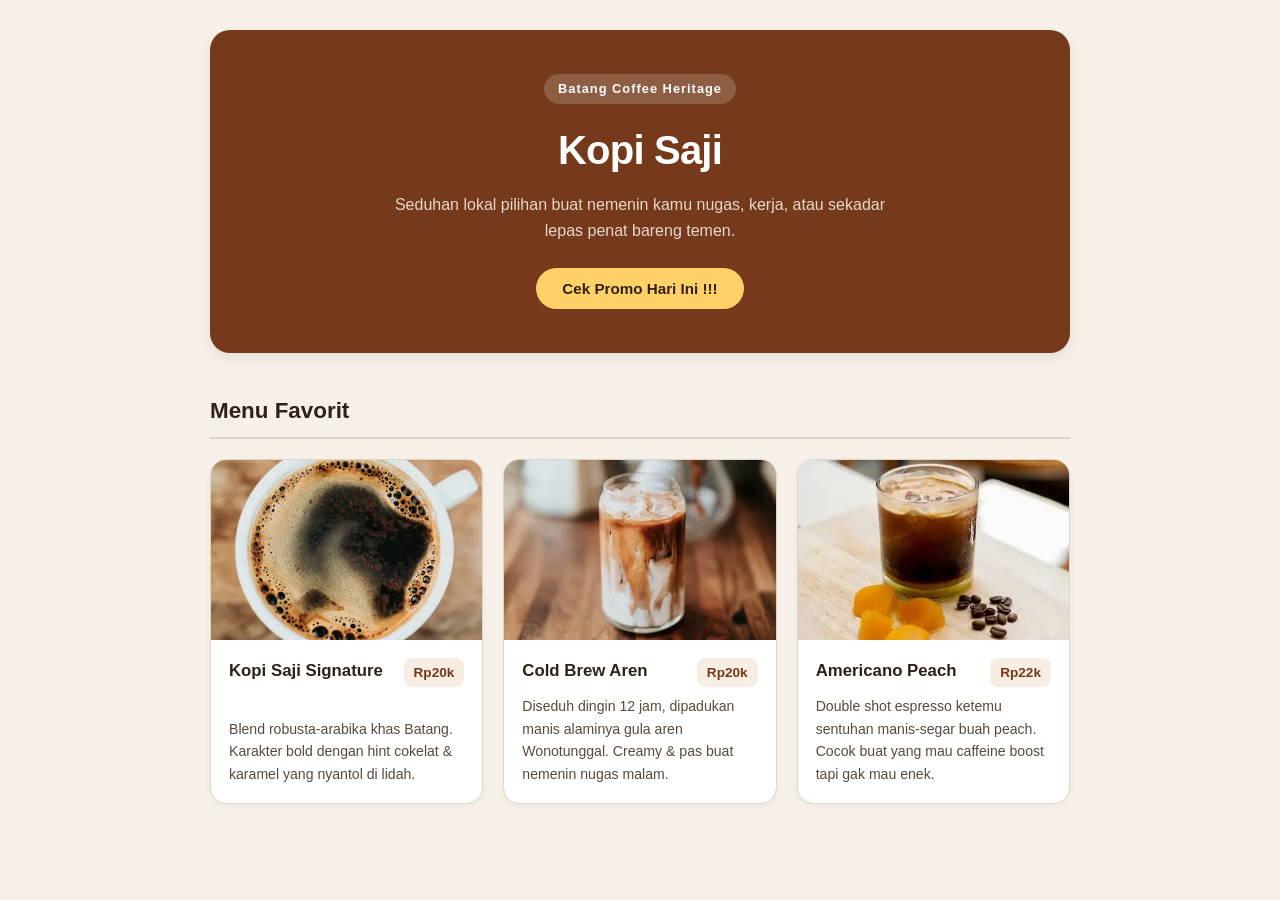
==== index.html @ 6a2b3541 "feat: tambah deskripsi produk, dan foto produk" ====
<!DOCTYPE html>
<html lang="id">
<head>
    <meta charset="UTF-8">
    <meta name="viewport" content="width=device-width, initial-scale=1.0">
    <title>Kopi Saji - Teman Nyantai & Nongkrong</title>
    <link rel="stylesheet" href="css/style.css"/>
</head>
<body>

    <main class="page">
        <section class="hero">
            <span class="eyebrow">Batang Coffee Heritage</span>
            <h1>Kopi Saji</h1>
            <p class="hero-desc">Seduhan lokal pilihan buat nemenin kamu nugas, kerja, atau sekadar lepas penat bareng temen.</p>
            <button id="promoButton" type="button">Cek Promo Hari Ini !!!</button>
        </section>

        <section class="section" aria-labelledby="produk-title">
            <h2 id="produk-title">Menu Favorit</h2>
            
            <div class="products">
                <article class="product-box">
                    <img src="kopi_signature.webp" alt="Kopi Saji Signature" class="product-img">
                    <div class="product-content">
                        <div class="product-header">
                            <h3>Kopi Saji Signature</h3>
                            <span class="price">Rp20k</span>
                        </div>
                        <p>Blend robusta-arabika khas Batang. Karakter bold dengan hint cokelat & karamel yang nyantol di lidah.</p>
                    </div>
                </article>

                <article class="product-box">
                    
                    <img src="cold_brew_aren.webp" alt="Cold Brew Aren" class="product-img">
                    <div class="product-content">
                        <div class="product-header">
                            <h3>Cold Brew Aren</h3>
                            <span class="price">Rp20k</span>
                        </div>
                        <p>Diseduh dingin 12 jam, dipadukan manis alaminya gula aren Wonotunggal. Creamy & pas buat nemenin nugas malam.</p>
                    </div>
                </article>

                <article class="product-box">
                    <img src="peach_coffee.webp" alt="Americano Peach" class="product-img">
                    <div class="product-content">
                        <div class="product-header">
                            <h3>Americano Peach</h3>
                            <span class="price">Rp22k</span>
                        </div>
                        <p>Double shot espresso ketemu sentuhan manis-segar buah peach. Cocok buat yang mau caffeine boost tapi gak mau enek.</p>
                    </div>
                </article>
            </div>
        </section>
    </main>

    <script src="js/script.js"></script>
</body>
</html>
---- css/style.css ----
* {
    box-sizing: border-box;
}

body {
    margin: 0;
    color: #2f2118;
    background-color: #f6f0e8;
    font-family: Arial, sans-serif;
    line-height: 1.6;
}

.page {
    max-width: 900px;
    margin: 0 auto;
    padding: 30px 20px;
}


.hero {
    padding: 44px 24px;
    color: #ffffff;
    background-color: #743a1b;
    border-radius: 20px;
    text-align: center;
    box-shadow: 0 4px 12px rgba(0, 0, 0, 0.08);
}

.eyebrow {
    display: inline-block;
    font-size: 0.8rem;
    font-weight: bold;
    letter-spacing: 0.08em;
    background-color: rgba(255, 255, 255, 0.18);
    padding: 5px 14px;
    border-radius: 20px;
    margin-bottom: 14px;
}

.hero h1 {
    margin: 0 0 10px 0;
    font-size: 2.5rem;
    letter-spacing: -0.02em;
}

.hero-desc {
    margin: 0 auto 24px auto;
    max-width: 520px;
    font-size: 1rem;
    color: #e8d7cd;
}

button {
    padding: 12px 26px;
    color: #2f2118;
    font-weight: bold;
    font-size: 0.95rem;
    cursor: pointer;
    background-color: #ffd166;
    border: none;
    border-radius: 30px;
    transition: background-color 0.2s, transform 0.1s;
}

button:hover {
    background-color: #f4c24d;
}

button:active {
    transform: scale(0.98);
}

.section {
    margin-top: 40px;
}

.section h2 {
    font-size: 1.4rem;
    margin-bottom: 20px;
    border-bottom: 2px solid #e0d4c4;
    padding-bottom: 8px;
}

.products {
    display: grid;
    grid-template-columns: repeat(auto-fit, minmax(250px, 1fr));
    gap: 20px;
}

.product-box {
    background: #ffffff;
    border: 1px solid #e0d4c4;
    border-radius: 16px;
    overflow: hidden; 
    display: flex;
    flex-direction: column;
    box-shadow: 0 2px 6px rgba(0, 0, 0, 0.04);
}


.product-img {
    width: 100%;
    height: 180px;
    object-fit: cover;
    display: block;
}

.product-content {
    padding: 18px;
    display: flex;
    flex-direction: column;
    justify-content: space-between;
    flex-grow: 1;
}

.product-header {
    display: flex;
    justify-content: space-between;
    align-items: flex-start;
    margin-bottom: 8px;
    gap: 10px;
}

.product-header h3 {
    margin: 0;
    font-size: 1.05rem;
}

.price {
    font-weight: bold;
    color: #743a1b;
    background-color: #f7ede2;
    padding: 4px 10px;
    border-radius: 8px;
    font-size: 0.85rem;
    white-space: nowrap;
}

.product-box p {
    margin: 0;
    font-size: 0.88rem;
    color: #5a483c;
}
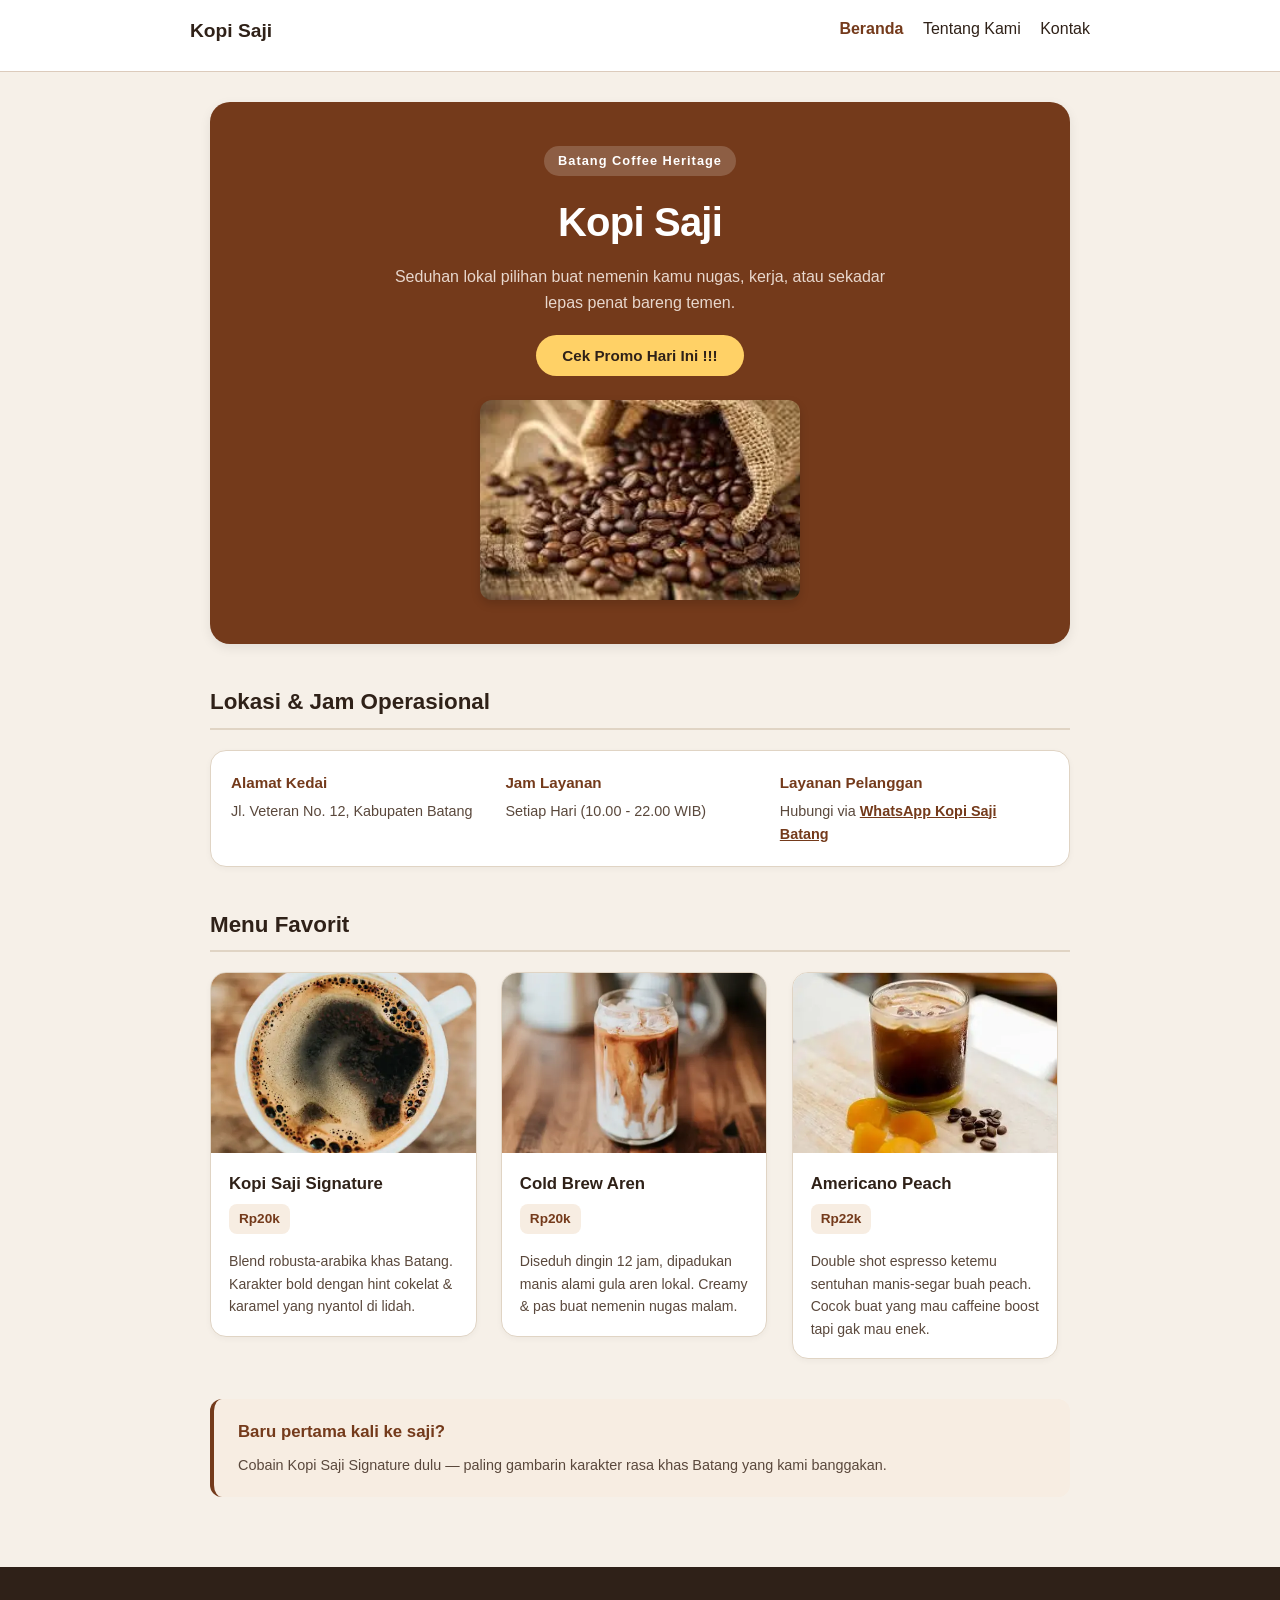
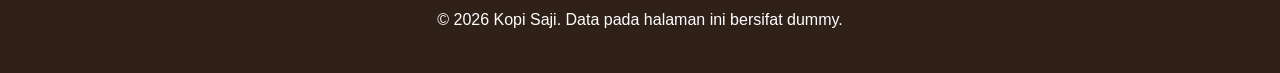
==== commit 8927a86b: "feat: menambahkan semantik html dan halaman navigasi" ====
--- a/index.html
+++ b/index.html
@@ -1,27 +1,62 @@
 <!DOCTYPE html>
 <html lang="id">
+
 <head>
     <meta charset="UTF-8">
     <meta name="viewport" content="width=device-width, initial-scale=1.0">
     <title>Kopi Saji - Teman Nyantai & Nongkrong</title>
-    <link rel="stylesheet" href="css/style.css"/>
+    <link rel="stylesheet" href="css/style.css" />
 </head>
+
 <body>
+    <a class="skip-link" href="#konten">Lewati ke konten utama</a>
+    <header class="site-header">
+        <nav class="nav" aria-label="Navigasi utama">
+            <a class="brand" href="index.html">Kopi Saji</a>
+            <ul>
+                <li><a class="active" aria-current="page" href="index.html">Beranda</a></li>
+                <li><a href="tentang.html">Tentang Kami</a></li>
+                <li><a href="#kontak">Kontak</a></li>
+            </ul>
+        </nav>
+    </header>
 
-    <main class="page">
+    <main id="konten" class="page">
+        <!-- Hero Section -->
         <section class="hero">
             <span class="eyebrow">Batang Coffee Heritage</span>
             <h1>Kopi Saji</h1>
             <p class="hero-desc">Seduhan lokal pilihan buat nemenin kamu nugas, kerja, atau sekadar lepas penat bareng temen.</p>
-            <button id="promoButton" type="button">Cek Promo Hari Ini !!!</button>
+            <div class="hero-action">
+                <button id="promoButton" type="button">Cek Promo Hari Ini !!!</button>
+            </div>
+            <img src="assets/images/beans_bag.webp" alt="Biji Kopi Saji" class="hero-img" />
+        </section>
+
+        <section id="kontak" class="section" aria-labelledby="kontak-title">
+            <h2 id="kontak-title">Lokasi & Jam Operasional</h2>
+            <div class="contact-card">
+                <div class="contact-item">
+                    <strong>Alamat Kedai</strong>
+                    <p>Jl. Veteran No. 12, Kabupaten Batang</p>
+                </div>
+                <div class="contact-item">
+                    <strong>Jam Layanan</strong>
+                    <p>Setiap Hari (10.00 - 22.00 WIB)</p>
+                </div>
+                <div class="contact-item">
+                    <strong>Layanan Pelanggan</strong>
+                    <p>Hubungi via <a href="https://wa.me/6281584666845" target="_blank" rel="noopener noreferrer">WhatsApp Kopi Saji Batang</a></p>
+                </div>
+            </div>
         </section>
 
         <section class="section" aria-labelledby="produk-title">
             <h2 id="produk-title">Menu Favorit</h2>
-            
+
             <div class="products">
                 <article class="product-box">
-                    <img src="kopi_signature.webp" alt="Kopi Saji Signature" class="product-img">
+                    <img src="assets/images/kopi_signature.webp" alt="Kopi Saji Signature" class="product-img">
                     <div class="product-content">
                         <div class="product-header">
                             <h3>Kopi Saji Signature</h3>
@@ -32,19 +67,18 @@
                 </article>
 
                 <article class="product-box">
-                    
-                    <img src="cold_brew_aren.webp" alt="Cold Brew Aren" class="product-img">
+                    <img src="assets/images/cold_brew_aren.webp" alt="Cold Brew Aren" class="product-img">
                     <div class="product-content">
                         <div class="product-header">
                             <h3>Cold Brew Aren</h3>
                             <span class="price">Rp20k</span>
                         </div>
-                        <p>Diseduh dingin 12 jam, dipadukan manis alaminya gula aren Wonotunggal. Creamy & pas buat nemenin nugas malam.</p>
+                        <p>Diseduh dingin 12 jam, dipadukan manis alami gula aren lokal. Creamy & pas buat nemenin nugas malam.</p>
                     </div>
                 </article>
 
                 <article class="product-box">
-                    <img src="peach_coffee.webp" alt="Americano Peach" class="product-img">
+                    <img src="assets/images/peach_coffee.webp" alt="Americano Peach" class="product-img">
                     <div class="product-content">
                         <div class="product-header">
                             <h3>Americano Peach</h3>
@@ -55,8 +89,18 @@
                 </article>
             </div>
         </section>
+
+        <aside class="aside-note" aria-labelledby="aside-title">
+            <h2 id="aside-title">Baru pertama kali ke saji?</h2>
+            <p>Cobain Kopi Saji Signature dulu — paling gambarin karakter rasa khas Batang yang kami banggakan.</p>
+        </aside>
     </main>
+
+    <footer class="site-footer">
+        <p>&copy; 2026 Kopi Saji. Data pada halaman ini bersifat dummy.</p>
+    </footer>
 
     <script src="js/script.js"></script>
 </body>
+
 </html>
--- a/css/style.css
+++ b/css/style.css
@@ -3,6 +3,7 @@
 }
 
 body {
+    
     margin: 0;
     color: #2f2118;
     background-color: #f6f0e8;
@@ -16,7 +17,59 @@
     padding: 30px 20px;
 }
 
-
+/* Header & Navigasi (Menggunakan Inline-Block & Text-Align) */
+.site-header {
+    padding: 16px 20px;
+    background: white;
+    border-bottom: 1px solid #dccbbc;
+}
+
+.nav {
+    max-width: 900px;
+    margin: 0 auto;
+}
+
+.brand {
+    display: inline-block;
+    color: #4b2715;
+    font-weight: 800;
+    font-size: 1.2rem;
+    text-decoration: none;
+    margin-bottom: 8px;
+}
+
+.nav ul {
+    padding: 0;
+    margin: 0;
+    list-style: none;
+    float: right;
+}
+
+.nav li {
+    display: inline-block;
+    margin-left: 15px;
+}
+
+.nav a {
+    color: #2f2118;
+    text-decoration: none;
+}
+
+/* State visual link aktif */
+.nav a.active,
+.nav a[aria-current="page"] {
+    font-weight: bold;
+    color: #743a1b;
+}
+
+/* Clearfix untuk Float Navigasi */
+.nav::after {
+    content: "";
+    display: table;
+    clear: both;
+}
+
+/* Hero Section */
 .hero {
     padding: 44px 24px;
     color: #ffffff;
@@ -44,10 +97,25 @@
 }
 
 .hero-desc {
-    margin: 0 auto 24px auto;
+    margin: 0 auto 20px auto;
     max-width: 520px;
     font-size: 1rem;
     color: #e8d7cd;
+}
+
+.hero-action {
+    margin-bottom: 24px;
+}
+
+.hero-img {
+    max-width: 320px;
+    width: 100%;
+    height: 200px;
+    object-fit: cover;
+    border-radius: 12px;
+    display: block;
+    margin: 0 auto;
+    box-shadow: 0 4px 10px rgba(0, 0, 0, 0.15);
 }
 
 button {
@@ -70,6 +138,7 @@
     transform: scale(0.98);
 }
 
+/* Sections */
 .section {
     margin-top: 40px;
 }
@@ -81,22 +150,70 @@
     padding-bottom: 8px;
 }
 
+/* Section Kontak Singkat (Tanpa Grid) */
+.contact-card {
+    background: #ffffff;
+    border: 1px solid #e0d4c4;
+    border-radius: 16px;
+    padding: 20px;
+    box-shadow: 0 2px 6px rgba(0, 0, 0, 0.04);
+}
+
+.contact-item {
+    display: inline-block;
+    vertical-align: top;
+    width: 31%;
+    margin-right: 2%;
+}
+
+.contact-item:last-child {
+    margin-right: 0;
+}
+
+.contact-item strong {
+    display: block;
+    color: #743a1b;
+    margin-bottom: 4px;
+    font-size: 0.95rem;
+}
+
+.contact-item p {
+    margin: 0;
+    font-size: 0.9rem;
+    color: #5a483c;
+}
+
+.contact-item a {
+    color: #743a1b;
+    font-weight: bold;
+    text-decoration: underline;
+}
+
+.contact-item a:hover {
+    color: #4b2715;
+}
+
+/* Products Layout (Tanpa Grid, Menggunakan Inline-Block) */
 .products {
-    display: grid;
-    grid-template-columns: repeat(auto-fit, minmax(250px, 1fr));
-    gap: 20px;
+    text-align: left;
 }
 
 .product-box {
     background: #ffffff;
     border: 1px solid #e0d4c4;
     border-radius: 16px;
-    overflow: hidden; 
-    display: flex;
-    flex-direction: column;
+    overflow: hidden;
+    display: inline-block;
+    vertical-align: top;
+    width: 31%;
+    margin-right: 2.3%;
+    margin-bottom: 20px;
     box-shadow: 0 2px 6px rgba(0, 0, 0, 0.04);
 }
 
+.product-box:nth-child(3n) {
+    margin-right: 0;
+}
 
 .product-img {
     width: 100%;
@@ -107,26 +224,19 @@
 
 .product-content {
     padding: 18px;
-    display: flex;
-    flex-direction: column;
-    justify-content: space-between;
-    flex-grow: 1;
 }
 
 .product-header {
-    display: flex;
-    justify-content: space-between;
-    align-items: flex-start;
     margin-bottom: 8px;
-    gap: 10px;
 }
 
 .product-header h3 {
-    margin: 0;
+    margin: 0 0 6px 0;
     font-size: 1.05rem;
 }
 
 .price {
+    display: inline-block;
     font-weight: bold;
     color: #743a1b;
     background-color: #f7ede2;
@@ -134,10 +244,147 @@
     border-radius: 8px;
     font-size: 0.85rem;
     white-space: nowrap;
+    margin-bottom: 8px;
 }
 
 .product-box p {
     margin: 0;
     font-size: 0.88rem;
     color: #5a483c;
+}
+
+/* Halaman Tentang Kami (Tanpa Grid) */
+.about-hero {
+    background: #ffffff;
+    border: 1px solid #e0d4c4;
+    border-radius: 20px;
+    padding: 40px 24px;
+    text-align: center;
+    box-shadow: 0 4px 12px rgba(0, 0, 0, 0.04);
+}
+
+.about-hero h1 {
+    margin: 10px 0 14px 0;
+    font-size: 2.2rem;
+    color: #4b2715;
+}
+
+.about-desc {
+    max-width: 620px;
+    margin: 0 auto 24px auto;
+    color: #5a483c;
+    font-size: 1.05rem;
+    line-height: 1.7;
+}
+
+.about-img-wrapper {
+    margin-top: 20px;
+}
+
+.about-img {
+    width: 100%;
+    max-width: 550px;
+    height: 280px;
+    object-fit: cover;
+    border-radius: 14px;
+    display: block;
+    margin: 0 auto;
+    box-shadow: 0 4px 10px rgba(0, 0, 0, 0.08);
+}
+
+/* Section Nilai Utama (Tanpa Grid) */
+.values-grid {
+    text-align: left;
+}
+
+.value-item {
+    background: #ffffff;
+    border: 1px solid #e0d4c4;
+    border-radius: 16px;
+    padding: 24px 20px;
+    display: inline-block;
+    vertical-align: top;
+    width: 31%;
+    margin-right: 2.3%;
+    box-shadow: 0 2px 6px rgba(0, 0, 0, 0.04);
+}
+
+.value-item:last-child {
+    margin-right: 0;
+}
+
+.value-number {
+    display: inline-block;
+    font-size: 0.85rem;
+    font-weight: bold;
+    color: #743a1b;
+    background-color: #f7ede2;
+    padding: 3px 10px;
+    border-radius: 6px;
+    margin-bottom: 12px;
+}
+
+.value-item h3 {
+    margin: 0 0 8px 0;
+    font-size: 1.1rem;
+    color: #2f2118;
+}
+
+.value-item p {
+    margin: 0;
+    font-size: 0.9rem;
+    color: #5a483c;
+    line-height: 1.5;
+}
+
+/* Accessibility & Footer */
+.skip-link {
+    position: absolute;
+    left: -9999px;
+    padding: 8px 12px;
+    color: white;
+    background: #2f2118;
+}
+
+.skip-link:focus {
+    top: 8px;
+    left: 8px;
+}
+
+a:focus-visible,
+button:focus-visible {
+    outline: 3px solid #2563eb;
+    outline-offset: 3px;
+}
+
+.site-footer {
+    padding: 24px 20px;
+    color: white;
+    text-align: center;
+    background: #2f2118;
+    margin-top: 40px;
+}
+
+/* Aside */
+.aside-note {
+    margin-top: 20px;
+    background: #f7ede2;
+    border-left: 4px solid #743a1b;
+    border-radius: 12px;
+    padding: 20px 24px;
+}
+
+.aside-note h2 {
+    margin: 0 0 8px 0;
+    font-size: 1.05rem;
+    color: #743a1b;
+    border-bottom: none;
+    padding-bottom: 0;
+}
+
+.aside-note p {
+    margin: 0;
+    font-size: 0.9rem;
+    color: #5a483c;
+    line-height: 1.6;
 }
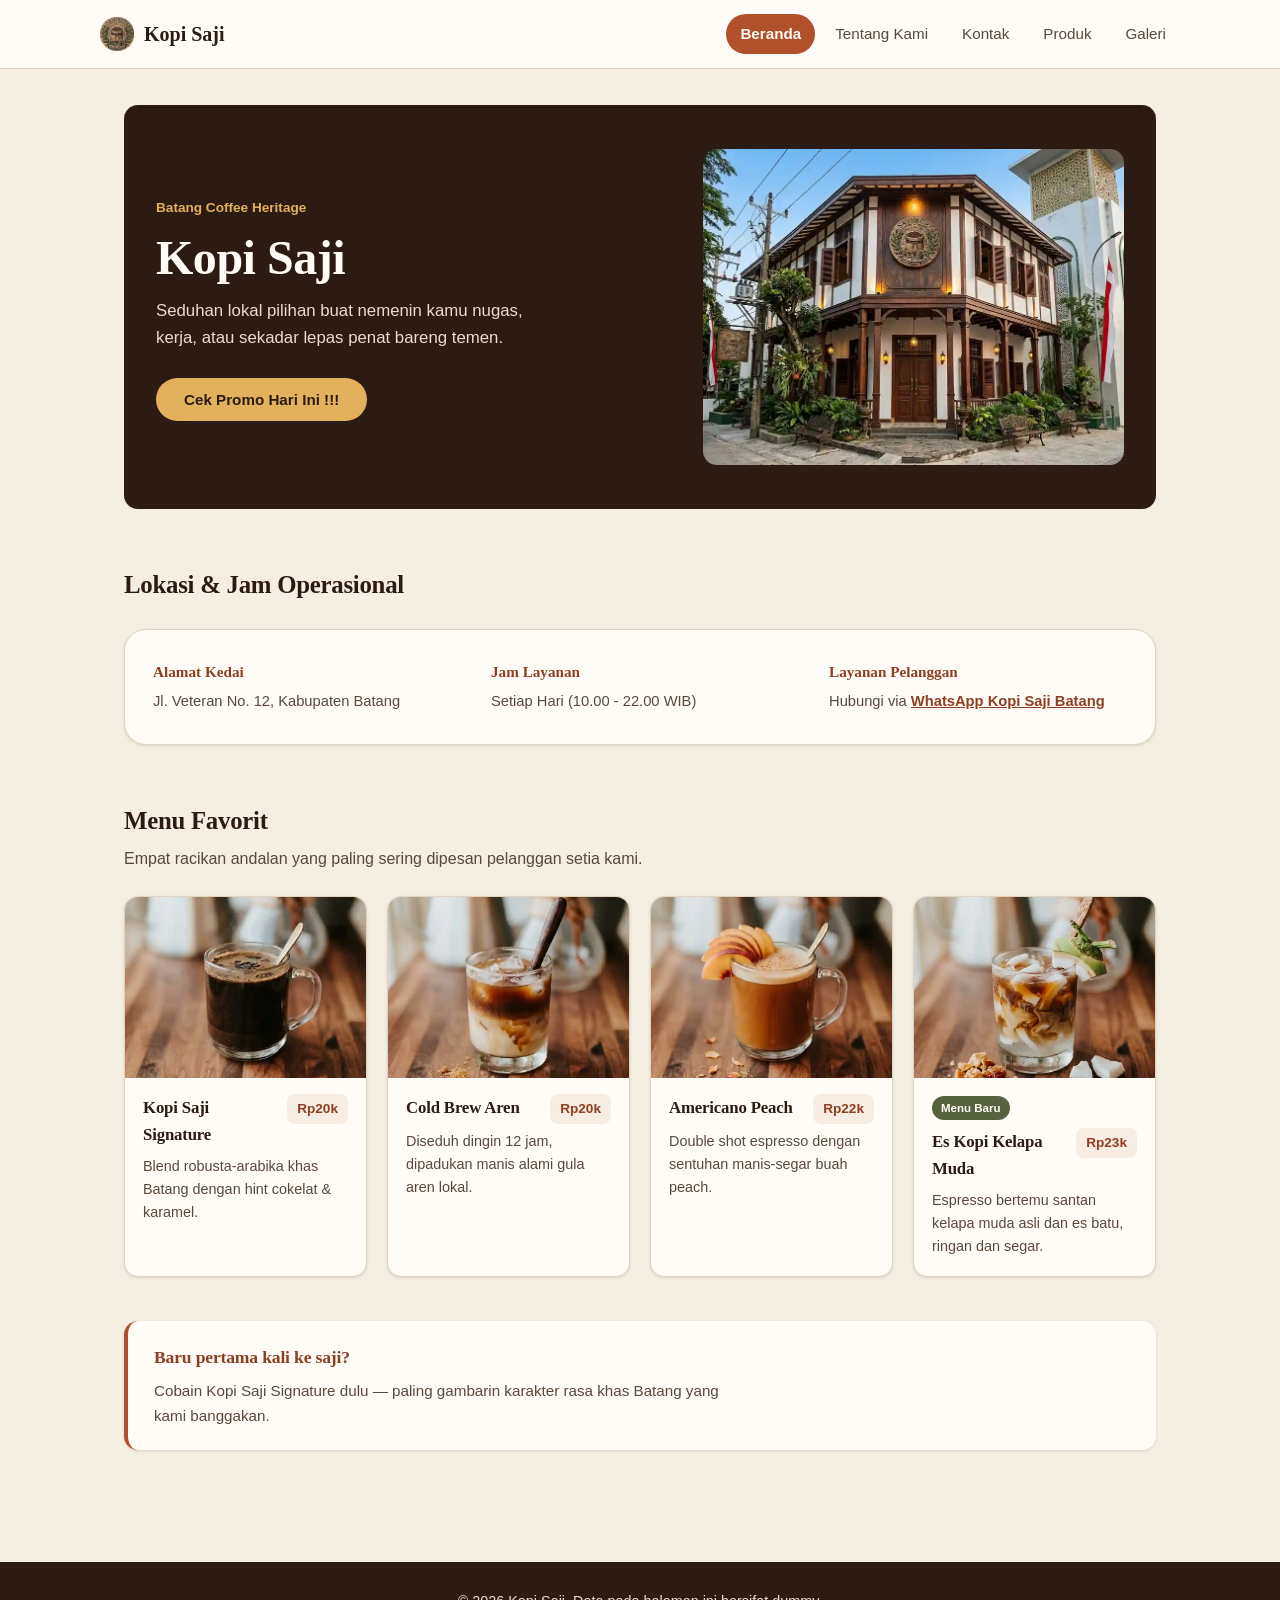
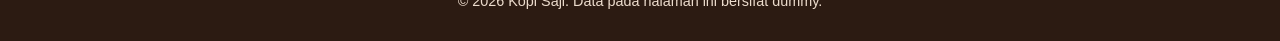
==== commit 30e8d6aa: "feat p03: Penambahan navigasi galeri, produk, pembenahan layout dan media" ====
--- a/index.html
+++ b/index.html
@@ -12,11 +12,16 @@
     <a class="skip-link" href="#konten">Lewati ke konten utama</a>
     <header class="site-header">
         <nav class="nav" aria-label="Navigasi utama">
-            <a class="brand" href="index.html">Kopi Saji</a>
-            <ul>
+            <a class="brand" href="index.html">
+                <img class="brand-mark" src="assets/images/logo_saji.webp" alt="logo kopi saji" width="34" height="34">
+                Kopi Saji
+            </a>
+            <ul class="nav-list">
                 <li><a class="active" aria-current="page" href="index.html">Beranda</a></li>
                 <li><a href="tentang.html">Tentang Kami</a></li>
-                <li><a href="#kontak">Kontak</a></li>
+                <li><a href="index.html#kontak">Kontak</a></li>
+                <li><a href="produk.html">Produk</a></li>
+                <li><a href="galeri.html">Galeri</a></li>
             </ul>
         </nav>
     </header>
@@ -24,17 +29,22 @@
     <main id="konten" class="page">
         <!-- Hero Section -->
         <section class="hero">
-            <span class="eyebrow">Batang Coffee Heritage</span>
-            <h1>Kopi Saji</h1>
-            <p class="hero-desc">Seduhan lokal pilihan buat nemenin kamu nugas, kerja, atau sekadar lepas penat bareng temen.</p>
-            <div class="hero-action">
-                <button id="promoButton" type="button">Cek Promo Hari Ini !!!</button>
+            <div class="hero-copy">
+                <span class="eyebrow">Batang Coffee Heritage</span>
+                <h1>Kopi Saji</h1>
+                <p class="hero-desc">Seduhan lokal pilihan buat nemenin kamu nugas, kerja, atau sekadar lepas penat
+                    bareng temen.</p>
+                <div class="hero-action">
+                    <button id="promoButton" type="button" aria-pressed="false">Cek Promo Hari Ini !!!</button>
+                </div>
             </div>
-            <img src="assets/images/beans_bag.webp" alt="Biji Kopi Saji" class="hero-img" />
+            <img src="assets/images/tampak_depan_saji.webp" alt="Tampak depan kedai Kopi Saji" class="hero-img" />
         </section>
 
         <section id="kontak" class="section" aria-labelledby="kontak-title">
-            <h2 id="kontak-title">Lokasi & Jam Operasional</h2>
+            <div class="section-head">
+                <h2 id="kontak-title">Lokasi & Jam Operasional</h2>
+            </div>
             <div class="contact-card">
                 <div class="contact-item">
                     <strong>Alamat Kedai</strong>
@@ -46,47 +56,67 @@
                 </div>
                 <div class="contact-item">
                     <strong>Layanan Pelanggan</strong>
-                    <p>Hubungi via <a href="https://wa.me/6281584666845" target="_blank" rel="noopener noreferrer">WhatsApp Kopi Saji Batang</a></p>
+                    <p>Hubungi via <a href="https://wa.me/6281584666845" target="_blank"
+                            rel="noopener noreferrer">WhatsApp Kopi Saji Batang</a></p>
                 </div>
             </div>
         </section>
 
         <section class="section" aria-labelledby="produk-title">
-            <h2 id="produk-title">Menu Favorit</h2>
+            <div class="section-head">
+                <h2 id="produk-title">Menu Favorit</h2>
+                <p>Empat racikan andalan yang paling sering dipesan pelanggan setia kami.</p>
+            </div>
 
             <div class="products">
-                <article class="product-box">
-                    <img src="assets/images/kopi_signature.webp" alt="Kopi Saji Signature" class="product-img">
-                    <div class="product-content">
+                <figure class="product-card">
+                    <img src="assets/images/kopi_signature.webp" alt="Kopi Saji Signature disajikan dalam gelas"
+                        class="product-img">
+                    <figcaption>
                         <div class="product-header">
                             <h3>Kopi Saji Signature</h3>
                             <span class="price">Rp20k</span>
                         </div>
-                        <p>Blend robusta-arabika khas Batang. Karakter bold dengan hint cokelat & karamel yang nyantol di lidah.</p>
-                    </div>
-                </article>
+                        <p>Blend robusta-arabika khas Batang dengan hint cokelat & karamel.</p>
+                    </figcaption>
+                </figure>
 
-                <article class="product-box">
-                    <img src="assets/images/cold_brew_aren.webp" alt="Cold Brew Aren" class="product-img">
-                    <div class="product-content">
+                <figure class="product-card">
+                    <img src="assets/images/cold_brew_aren.webp" alt="Cold Brew Aren dengan es dalam gelas"
+                        class="product-img">
+                    <figcaption>
                         <div class="product-header">
                             <h3>Cold Brew Aren</h3>
                             <span class="price">Rp20k</span>
                         </div>
-                        <p>Diseduh dingin 12 jam, dipadukan manis alami gula aren lokal. Creamy & pas buat nemenin nugas malam.</p>
-                    </div>
-                </article>
+                        <p>Diseduh dingin 12 jam, dipadukan manis alami gula aren lokal.</p>
+                    </figcaption>
+                </figure>
 
-                <article class="product-box">
-                    <img src="assets/images/peach_coffee.webp" alt="Americano Peach" class="product-img">
-                    <div class="product-content">
+                <figure class="product-card">
+                    <img src="assets/images/peach_coffee.webp" alt="Americano Peach dengan potongan buah peach"
+                        class="product-img">
+                    <figcaption>
                         <div class="product-header">
                             <h3>Americano Peach</h3>
                             <span class="price">Rp22k</span>
                         </div>
-                        <p>Double shot espresso ketemu sentuhan manis-segar buah peach. Cocok buat yang mau caffeine boost tapi gak mau enek.</p>
-                    </div>
-                </article>
+                        <p>Double shot espresso dengan sentuhan manis-segar buah peach.</p>
+                    </figcaption>
+                </figure>
+
+                <figure class="product-card">
+                    <img src="assets/images/es_kopi_kelapa.webp"
+                        alt="Es Kopi Kelapa Muda dengan serutan kelapa di atasnya" class="product-img">
+                    <figcaption>
+                        <span class="new-badge">Menu Baru</span>
+                        <div class="product-header">
+                            <h3>Es Kopi Kelapa Muda</h3>
+                            <span class="price">Rp23k</span>
+                        </div>
+                        <p>Espresso bertemu santan kelapa muda asli dan es batu, ringan dan segar.</p>
+                    </figcaption>
+                </figure>
             </div>
         </section>
 
--- a/css/style.css
+++ b/css/style.css
@@ -1,349 +1,629 @@
+:root {
+    --ink: #2c1b12;
+    --ink-soft: #5a483c;
+    --cream: #f4eee3;
+    --paper: #fffcf7;
+    --line: #e2d3be;
+    --table-border: #b99b72;
+    --rust: #b1502a;
+    --rust-dark: #8f3f20;
+    --gold: #c98a2b;
+    --gold-light: #e3b15c;
+    --moss: #57623e;
+
+    --font-display: "Iowan Old Style", "Palatino Linotype", Georgia, "Times New Roman", serif;
+    --font-body: "Segoe UI", "Helvetica Neue", Arial, sans-serif;
+
+    --radius-lg: 22px;
+    --radius-md: 14px;
+    --radius-sm: 8px;
+    --shadow-card: 0 1px 3px rgba(44, 27, 18, 0.12);
+    --content-w: 1080px;
+}
+
 * {
     box-sizing: border-box;
 }
 
+html {
+    scroll-behavior: smooth;
+}
+
+@media (prefers-reduced-motion: reduce) {
+    html {
+        scroll-behavior: auto;
+    }
+
+    * {
+        animation-duration: 0.01ms !important;
+        transition-duration: 0.01ms !important;
+    }
+}
+
 body {
-    
-    margin: 0;
-    color: #2f2118;
-    background-color: #f6f0e8;
-    font-family: Arial, sans-serif;
+    margin: 0;
+    color: var(--ink);
+    background-color: var(--cream);
+    font-family: var(--font-body);
     line-height: 1.6;
 }
 
+h1,
+h2,
+h3 {
+    font-family: var(--font-display);
+    color: var(--ink);
+    letter-spacing: -0.01em;
+}
+
+p {
+    max-width: 68ch;
+}
+
+a {
+    color: var(--rust-dark);
+}
+
+img {
+    max-width: 100%;
+    height: auto;
+    display: block;
+}
+
 .page {
-    max-width: 900px;
+    max-width: var(--content-w);
     margin: 0 auto;
-    padding: 30px 20px;
-}
-
-/* Header & Navigasi (Menggunakan Inline-Block & Text-Align) */
+    padding: 36px 24px 64px;
+}
+
+/* Header & navigasi */
+#kontak {
+    scroll-margin-top: 90px;
+}
+
 .site-header {
-    padding: 16px 20px;
-    background: white;
-    border-bottom: 1px solid #dccbbc;
+    padding: 14px 24px;
+    background: var(--paper);
+    border-bottom: 1px solid var(--line);
+    position: sticky;
+    top: 0;
+    z-index: 20;
 }
 
 .nav {
-    max-width: 900px;
+    max-width: var(--content-w);
     margin: 0 auto;
+    display: flex;
+    align-items: center;
+    justify-content: space-between;
+    gap: 16px;
+    flex-wrap: wrap;
 }
 
 .brand {
+    display: inline-flex;
+    align-items: center;
+    gap: 10px;
+    color: var(--ink);
+    font-family: var(--font-display);
+    font-weight: 700;
+    font-size: 1.25rem;
+    text-decoration: none;
+}
+
+.brand-mark {
+    width: 34px;
+    height: 34px;
+    flex-shrink: 0;
+}
+
+.nav-toggle {
+    display: none;
+}
+
+.nav-list {
+    display: flex;
+    padding: 0;
+    margin: 0;
+    list-style: none;
+    gap: 6px;
+    flex-wrap: wrap;
+}
+
+.nav-list a {
     display: inline-block;
-    color: #4b2715;
-    font-weight: 800;
-    font-size: 1.2rem;
+    padding: 8px 14px;
+    border-radius: 999px;
+    color: var(--ink-soft);
     text-decoration: none;
-    margin-bottom: 8px;
-}
-
-.nav ul {
-    padding: 0;
-    margin: 0;
-    list-style: none;
-    float: right;
-}
-
-.nav li {
-    display: inline-block;
-    margin-left: 15px;
-}
-
-.nav a {
-    color: #2f2118;
-    text-decoration: none;
-}
-
-/* State visual link aktif */
-.nav a.active,
-.nav a[aria-current="page"] {
-    font-weight: bold;
-    color: #743a1b;
-}
-
-/* Clearfix untuk Float Navigasi */
-.nav::after {
-    content: "";
-    display: table;
-    clear: both;
-}
-
-/* Hero Section */
+    font-size: 0.95rem;
+}
+
+.nav-list a:hover {
+    background: var(--cream);
+    color: var(--ink);
+}
+
+.nav-list a.active,
+.nav-list a[aria-current="page"] {
+    font-weight: 700;
+    color: var(--paper);
+    background: var(--rust);
+}
+
+@media (max-width: 640px) {
+    .nav-list {
+        width: 100%;
+        justify-content: flex-start;
+        gap: 4px;
+    }
+
+    .nav-list a {
+        padding: 8px 10px;
+        font-size: 0.88rem;
+    }
+}
+
+/*Hero*/
 .hero {
-    padding: 44px 24px;
-    color: #ffffff;
-    background-color: #743a1b;
-    border-radius: 20px;
-    text-align: center;
-    box-shadow: 0 4px 12px rgba(0, 0, 0, 0.08);
+    padding: 44px 32px;
+    color: var(--paper);
+    background: var(--ink);
+    border-radius: var(--radius-md);
+    display: grid;
+    grid-template-columns: 1.1fr 0.9fr;
+    align-items: center;
+    gap: 32px;
 }
 
 .eyebrow {
     display: inline-block;
-    font-size: 0.8rem;
-    font-weight: bold;
-    letter-spacing: 0.08em;
-    background-color: rgba(255, 255, 255, 0.18);
-    padding: 5px 14px;
-    border-radius: 20px;
+    font-size: 0.85rem;
+    font-weight: 600;
+    color: var(--gold-light);
     margin-bottom: 14px;
 }
 
 .hero h1 {
-    margin: 0 0 10px 0;
-    font-size: 2.5rem;
-    letter-spacing: -0.02em;
+    margin: 0 0 14px 0;
+    color: var(--paper);
+    font-size: clamp(2.1rem, 4vw, 3rem);
+    line-height: 1.08;
 }
 
 .hero-desc {
-    margin: 0 auto 20px auto;
-    max-width: 520px;
-    font-size: 1rem;
-    color: #e8d7cd;
+    margin: 0 0 26px 0;
+    max-width: 42ch;
+    font-size: 1.05rem;
+    color: #ecdccd;
 }
 
 .hero-action {
+    margin: 0;
+}
+
+button,
+.btn {
+    padding: 13px 28px;
+    color: var(--ink);
+    font-weight: 700;
+    font-size: 0.95rem;
+    font-family: var(--font-body);
+    cursor: pointer;
+    background-color: var(--gold-light);
+    border: none;
+    border-radius: 999px;
+    transition: background-color 0.2s, transform 0.1s;
+}
+
+button:hover,
+.btn:hover {
+    background-color: var(--gold);
+}
+
+button:active,
+.btn:active {
+    transform: scale(0.98);
+}
+
+.hero-img {
+    width: 100%;
+    aspect-ratio: 4 / 3;
+    object-fit: cover;
+    border-radius: var(--radius-md);
+}
+
+@media (max-width: 720px) {
+    .hero {
+        grid-template-columns: 1fr;
+        padding: 40px 22px;
+        text-align: left;
+    }
+}
+
+/*Section*/
+.section {
+    margin-top: 56px;
+}
+
+.section-head {
     margin-bottom: 24px;
-}
-
-.hero-img {
-    max-width: 320px;
-    width: 100%;
-    height: 200px;
-    object-fit: cover;
-    border-radius: 12px;
-    display: block;
-    margin: 0 auto;
-    box-shadow: 0 4px 10px rgba(0, 0, 0, 0.15);
-}
-
-button {
-    padding: 12px 26px;
-    color: #2f2118;
-    font-weight: bold;
-    font-size: 0.95rem;
-    cursor: pointer;
-    background-color: #ffd166;
-    border: none;
-    border-radius: 30px;
-    transition: background-color 0.2s, transform 0.1s;
-}
-
-button:hover {
-    background-color: #f4c24d;
-}
-
-button:active {
-    transform: scale(0.98);
-}
-
-/* Sections */
-.section {
-    margin-top: 40px;
-}
-
-.section h2 {
-    font-size: 1.4rem;
-    margin-bottom: 20px;
-    border-bottom: 2px solid #e0d4c4;
-    padding-bottom: 8px;
-}
-
-/* Section Kontak Singkat (Tanpa Grid) */
+    max-width: 62ch;
+}
+
+.section-head h2 {
+    font-size: 1.55rem;
+    margin: 0 0 6px 0;
+}
+
+.section-head p {
+    margin: 0;
+    color: var(--ink-soft);
+}
+
+/*Kontak*/
 .contact-card {
-    background: #ffffff;
-    border: 1px solid #e0d4c4;
-    border-radius: 16px;
-    padding: 20px;
-    box-shadow: 0 2px 6px rgba(0, 0, 0, 0.04);
+    background: var(--paper);
+    border: 1px solid var(--line);
+    border-radius: var(--radius-lg);
+    padding: 8px;
+    box-shadow: var(--shadow-card);
+    display: grid;
+    grid-template-columns: repeat(3, 1fr);
 }
 
 .contact-item {
-    display: inline-block;
-    vertical-align: top;
-    width: 31%;
-    margin-right: 2%;
-}
-
-.contact-item:last-child {
-    margin-right: 0;
+    padding: 22px 20px;
 }
 
 .contact-item strong {
     display: block;
-    color: #743a1b;
-    margin-bottom: 4px;
+    color: var(--rust-dark);
+    margin-bottom: 6px;
     font-size: 0.95rem;
+    font-family: var(--font-display);
 }
 
 .contact-item p {
     margin: 0;
-    font-size: 0.9rem;
-    color: #5a483c;
+    font-size: 0.92rem;
+    color: var(--ink-soft);
 }
 
 .contact-item a {
-    color: #743a1b;
-    font-weight: bold;
+    color: var(--rust-dark);
+    font-weight: 700;
     text-decoration: underline;
 }
 
 .contact-item a:hover {
-    color: #4b2715;
-}
-
-/* Products Layout (Tanpa Grid, Menggunakan Inline-Block) */
+    color: var(--ink);
+}
+
+@media (max-width: 700px) {
+    .contact-card {
+        grid-template-columns: 1fr;
+    }
+}
+
+/*Product cards*/
 .products {
-    text-align: left;
-}
-
-.product-box {
-    background: #ffffff;
-    border: 1px solid #e0d4c4;
-    border-radius: 16px;
+    display: grid;
+    grid-template-columns: repeat(auto-fit, minmax(220px, 1fr));
+    gap: 20px;
+}
+
+.product-card {
+    background: var(--paper);
+    border: 1px solid var(--line);
+    border-radius: var(--radius-md);
     overflow: hidden;
-    display: inline-block;
-    vertical-align: top;
-    width: 31%;
-    margin-right: 2.3%;
-    margin-bottom: 20px;
-    box-shadow: 0 2px 6px rgba(0, 0, 0, 0.04);
-}
-
-.product-box:nth-child(3n) {
-    margin-right: 0;
-}
-
-.product-img {
+    box-shadow: var(--shadow-card);
+    margin: 0;
+}
+
+.product-card img {
     width: 100%;
-    height: 180px;
+    aspect-ratio: 4 / 3;
     object-fit: cover;
-    display: block;
-}
-
-.product-content {
-    padding: 18px;
+}
+
+.product-card figcaption {
+    padding: 16px 18px 18px;
 }
 
 .product-header {
-    margin-bottom: 8px;
+    display: flex;
+    align-items: baseline;
+    justify-content: space-between;
+    gap: 8px;
+    margin-bottom: 6px;
 }
 
 .product-header h3 {
-    margin: 0 0 6px 0;
+    margin: 0;
     font-size: 1.05rem;
 }
 
 .price {
-    display: inline-block;
-    font-weight: bold;
-    color: #743a1b;
+    flex-shrink: 0;
+    font-weight: 700;
+    font-family: var(--font-body);
+    color: var(--rust-dark);
     background-color: #f7ede2;
     padding: 4px 10px;
-    border-radius: 8px;
+    border-radius: var(--radius-sm);
     font-size: 0.85rem;
     white-space: nowrap;
+}
+
+.product-card p {
+    margin: 0;
+    font-size: 0.9rem;
+    color: var(--ink-soft);
+}
+
+.new-badge {
+    display: inline-block;
+    font-size: 0.72rem;
+    font-weight: 700;
+    color: var(--paper);
+    background: var(--moss);
+    padding: 3px 9px;
+    border-radius: 999px;
     margin-bottom: 8px;
 }
 
-.product-box p {
-    margin: 0;
-    font-size: 0.88rem;
-    color: #5a483c;
-}
-
-/* Halaman Tentang Kami (Tanpa Grid) */
+/*Aside*/
+.aside-note {
+    margin-top: 44px;
+    background: var(--paper);
+    border-left: 4px solid var(--rust);
+    border-radius: var(--radius-md);
+    padding: 22px 26px;
+    box-shadow: var(--shadow-card);
+}
+
+.aside-note h2 {
+    margin: 0 0 8px 0;
+    font-size: 1.1rem;
+    color: var(--rust-dark);
+}
+
+.aside-note p {
+    margin: 0;
+    font-size: 0.95rem;
+    color: var(--ink-soft);
+}
+
+/*Hero card (Tentang / Produk / Galeri)*/
 .about-hero {
-    background: #ffffff;
-    border: 1px solid #e0d4c4;
-    border-radius: 20px;
-    padding: 40px 24px;
-    text-align: center;
-    box-shadow: 0 4px 12px rgba(0, 0, 0, 0.04);
+    background: var(--ink);
+    border: 1px solid var(--line);
+    border-radius: var(--radius-md);
+    padding: 40px 28px;
+    display: grid;
+    grid-template-columns: 1fr 1fr;
+    gap: 32px;
+    align-items: center;
+    box-shadow: var(--shadow-card);
+}
+
+.about-hero .eyebrow {
+    color: var(--gold-light);
 }
 
 .about-hero h1 {
-    margin: 10px 0 14px 0;
-    font-size: 2.2rem;
-    color: #4b2715;
+    margin: 0 0 14px 0;
+    font-size: clamp(1.9rem, 3.4vw, 2.4rem);
+    color: var(--paper);
 }
 
 .about-desc {
-    max-width: 620px;
-    margin: 0 auto 24px auto;
-    color: #5a483c;
-    font-size: 1.05rem;
-    line-height: 1.7;
-}
-
-.about-img-wrapper {
-    margin-top: 20px;
+    margin: 0;
+    color: #ecdccd;
+    font-size: 1.02rem;
+    line-height: 1.75;
 }
 
 .about-img {
     width: 100%;
-    max-width: 550px;
-    height: 280px;
+    aspect-ratio: 4 / 3;
     object-fit: cover;
-    border-radius: 14px;
-    display: block;
-    margin: 0 auto;
-    box-shadow: 0 4px 10px rgba(0, 0, 0, 0.08);
-}
-
-/* Section Nilai Utama (Tanpa Grid) */
+    border-radius: var(--radius-md);
+}
+
+@media (max-width: 720px) {
+    .about-hero {
+        grid-template-columns: 1fr;
+        padding: 32px 22px;
+    }
+}
+
 .values-grid {
-    text-align: left;
+    display: grid;
+    grid-template-columns: repeat(auto-fit, minmax(230px, 1fr));
+    gap: 20px;
 }
 
 .value-item {
-    background: #ffffff;
-    border: 1px solid #e0d4c4;
-    border-radius: 16px;
-    padding: 24px 20px;
-    display: inline-block;
-    vertical-align: top;
-    width: 31%;
-    margin-right: 2.3%;
-    box-shadow: 0 2px 6px rgba(0, 0, 0, 0.04);
-}
-
-.value-item:last-child {
-    margin-right: 0;
-}
-
-.value-number {
-    display: inline-block;
-    font-size: 0.85rem;
-    font-weight: bold;
-    color: #743a1b;
-    background-color: #f7ede2;
-    padding: 3px 10px;
-    border-radius: 6px;
-    margin-bottom: 12px;
+    background: var(--paper);
+    border: 1px solid var(--line);
+    border-radius: var(--radius-md);
+    padding: 26px 22px;
+    box-shadow: var(--shadow-card);
+}
+
+.value-icon {
+    width: 40px;
+    height: 40px;
+    color: var(--rust);
+    margin-bottom: 14px;
 }
 
 .value-item h3 {
     margin: 0 0 8px 0;
-    font-size: 1.1rem;
-    color: #2f2118;
+    font-size: 1.08rem;
 }
 
 .value-item p {
     margin: 0;
-    font-size: 0.9rem;
-    color: #5a483c;
-    line-height: 1.5;
-}
-
-/* Accessibility & Footer */
+    font-size: 0.92rem;
+    color: var(--ink-soft);
+    line-height: 1.55;
+}
+
+/*Produk — kategori & tabel*/
+.intro-lede {
+    font-size: 1.05rem;
+    color: var(--ink-soft);
+    max-width: 62ch;
+}
+
+.category-list {
+    display: grid;
+    grid-template-columns: repeat(auto-fit, minmax(200px, 1fr));
+    gap: 14px;
+    padding: 0;
+    margin: 0 0 8px 0;
+    list-style: none;
+}
+
+.category-list li {
+    background: var(--paper);
+    border: 1px solid var(--line);
+    border-radius: var(--radius-sm);
+    padding: 14px 16px;
+    font-size: 0.92rem;
+    color: var(--ink-soft);
+}
+
+.price-table-wrap {
+    background: var(--paper);
+    border: 1px solid var(--table-border);
+    border-radius: var(--radius-md);
+    overflow: hidden;
+    overflow-x: auto;
+}
+
+table {
+    width: 100%;
+    border-collapse: collapse;
+    min-width: 480px;
+}
+
+caption {
+    text-align: left;
+    font-weight: 700;
+    padding: 16px 18px 4px;
+    font-family: var(--font-display);
+    color: var(--ink);
+}
+
+thead th {
+    text-align: left;
+    font-size: 0.82rem;
+    letter-spacing: 0.02em;
+    color: var(--paper);
+    background: var(--rust-dark);
+    padding: 12px 18px;
+    border-bottom: 2px solid var(--ink);
+}
+
+tbody th,
+tbody td {
+    padding: 12px 18px;
+    border-bottom: 1px solid var(--table-border);
+    font-size: 0.94rem;
+}
+
+tbody th {
+    text-align: left;
+    font-weight: 600;
+    color: var(--ink);
+}
+
+tbody td.price-cell {
+    color: var(--rust-dark);
+    font-weight: 700;
+    white-space: nowrap;
+}
+
+tbody tr:nth-child(even) {
+    background: var(--cream);
+}
+
+tbody tr:last-child th,
+tbody tr:last-child td {
+    border-bottom: none;
+}
+
+/*Galeri*/
+.gallery-grid {
+    display: grid;
+    grid-template-columns: repeat(auto-fit, minmax(240px, 1fr));
+    gap: 20px;
+}
+
+.media-card {
+    margin: 0;
+    background: var(--paper);
+    border: 1px solid var(--line);
+    border-radius: var(--radius-md);
+    overflow: hidden;
+    box-shadow: var(--shadow-card);
+}
+
+.media-card img {
+    width: 100%;
+    aspect-ratio: 4 / 3;
+    object-fit: cover;
+}
+
+.media-card figcaption {
+    padding: 14px 16px;
+    font-size: 0.88rem;
+    color: var(--ink-soft);
+}
+
+.video-wrap {
+    background: var(--paper);
+    border: 1px solid var(--line);
+    border-radius: var(--radius-md);
+    padding: 18px;
+    box-shadow: var(--shadow-card);
+}
+
+.video-wrap video {
+    width: 100%;
+    aspect-ratio: 4 / 3;
+    border-radius: var(--radius-sm);
+    background: var(--ink);
+}
+
+.video-caption {
+    margin: 12px 4px 0;
+    font-size: 0.88rem;
+    color: var(--ink-soft);
+}
+
+.audio-caption {
+    margin: 0 4px 12px;
+}
+
+.audio-player {
+    width: 100%;
+}
+
+/*Asebilitas dan footer*/
 .skip-link {
     position: absolute;
     left: -9999px;
     padding: 8px 12px;
-    color: white;
-    background: #2f2118;
+    color: var(--paper);
+    background: var(--ink);
+    border-radius: var(--radius-sm);
+    z-index: 30;
 }
 
 .skip-link:focus {
@@ -352,39 +632,22 @@
 }
 
 a:focus-visible,
-button:focus-visible {
+button:focus-visible,
+.nav-list a:focus-visible {
     outline: 3px solid #2563eb;
     outline-offset: 3px;
 }
 
 .site-footer {
-    padding: 24px 20px;
-    color: white;
+    padding: 28px 24px;
+    color: #ecdccd;
     text-align: center;
-    background: #2f2118;
-    margin-top: 40px;
-}
-
-/* Aside */
-.aside-note {
-    margin-top: 20px;
-    background: #f7ede2;
-    border-left: 4px solid #743a1b;
-    border-radius: 12px;
-    padding: 20px 24px;
-}
-
-.aside-note h2 {
-    margin: 0 0 8px 0;
-    font-size: 1.05rem;
-    color: #743a1b;
-    border-bottom: none;
-    padding-bottom: 0;
-}
-
-.aside-note p {
-    margin: 0;
+    background: var(--ink);
+    margin-top: 48px;
     font-size: 0.9rem;
-    color: #5a483c;
-    line-height: 1.6;
+}
+
+.site-footer p {
+    margin: 0 auto;
+    max-width: var(--content-w);
 }
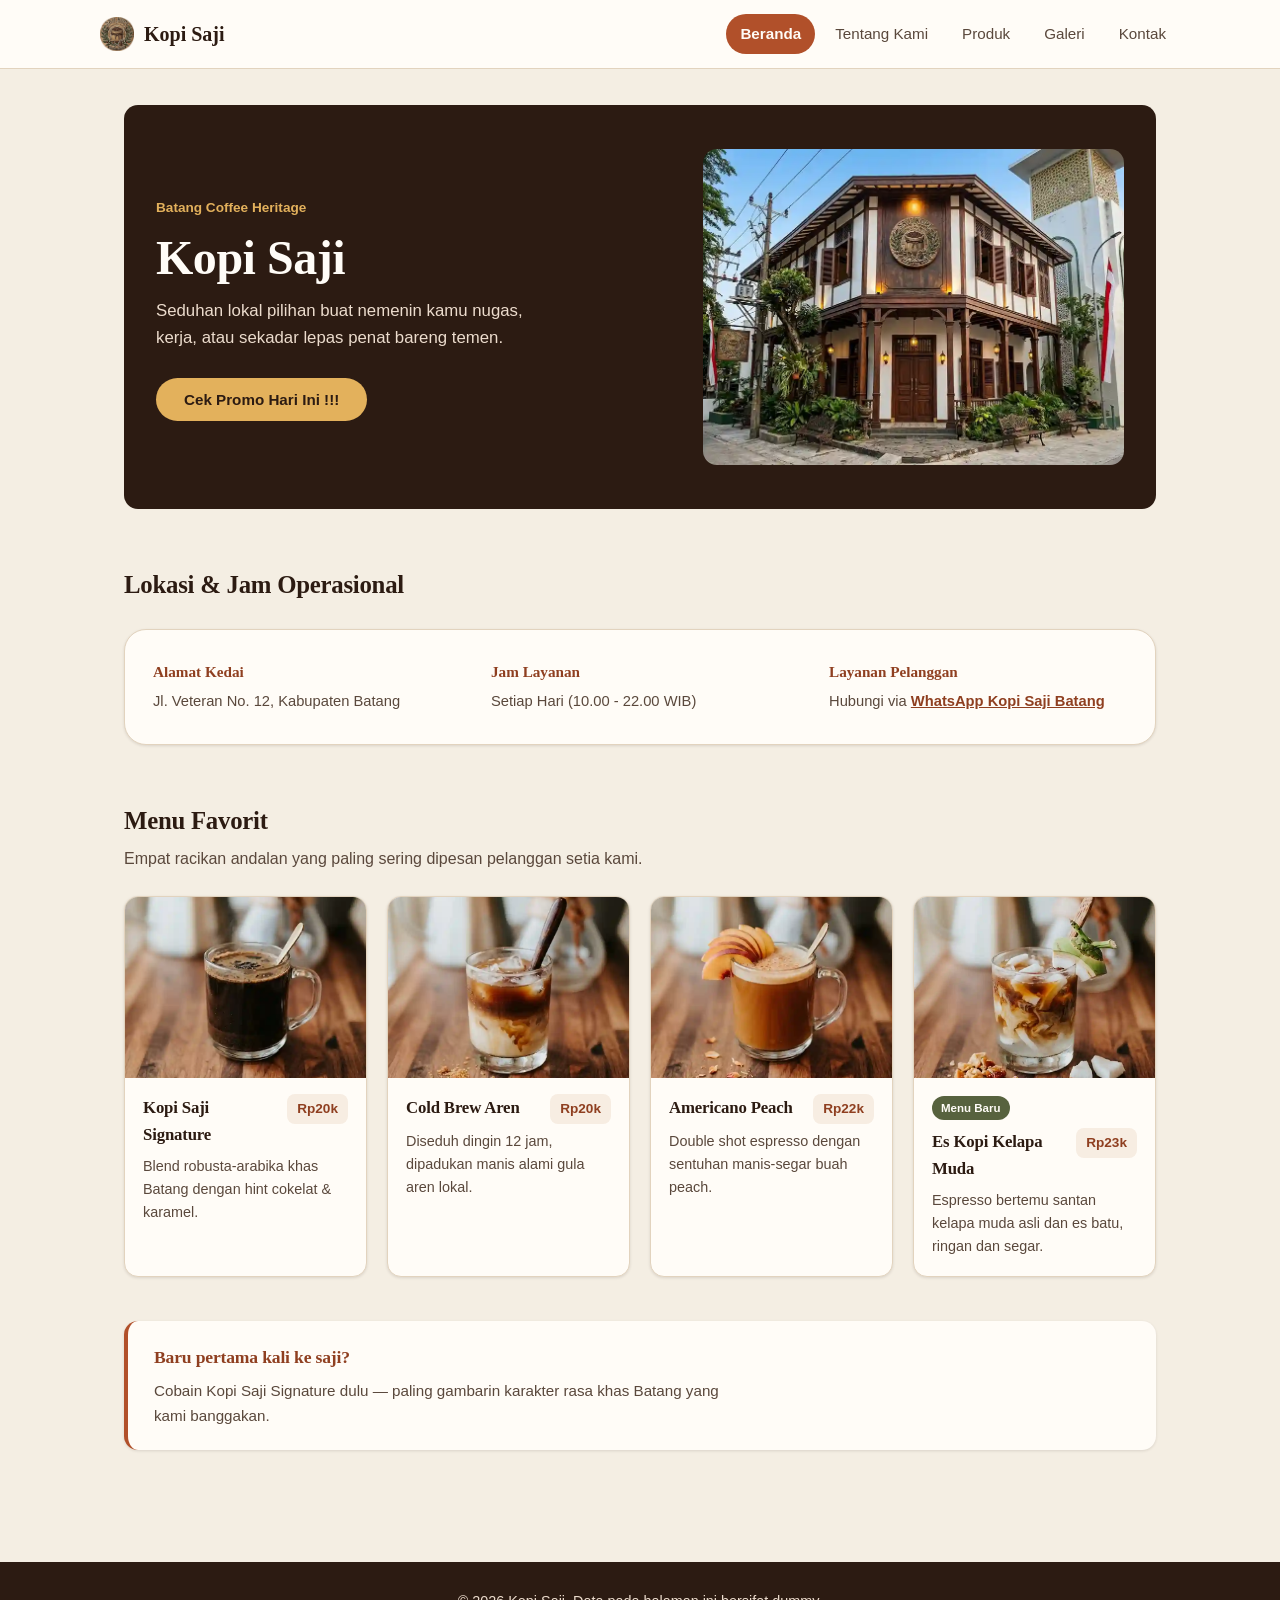
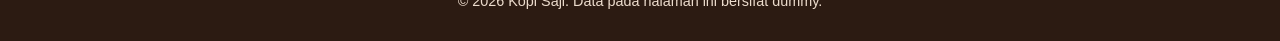
==== commit 7cb7e1f8: "feat P04: Penambahan navigasi KONTAK dan penambahan form.js" ====
--- a/index.html
+++ b/index.html
@@ -19,9 +19,9 @@
             <ul class="nav-list">
                 <li><a class="active" aria-current="page" href="index.html">Beranda</a></li>
                 <li><a href="tentang.html">Tentang Kami</a></li>
-                <li><a href="index.html#kontak">Kontak</a></li>
                 <li><a href="produk.html">Produk</a></li>
                 <li><a href="galeri.html">Galeri</a></li>
+                <li><a href="kontak.html">Kontak</a></li>
             </ul>
         </nav>
     </header>
--- a/css/style.css
+++ b/css/style.css
@@ -633,6 +633,9 @@
 
 a:focus-visible,
 button:focus-visible,
+input:focus-visible,
+select:focus-visible,
+textarea:focus-visible,
 .nav-list a:focus-visible {
     outline: 3px solid #2563eb;
     outline-offset: 3px;
@@ -650,4 +653,183 @@
 .site-footer p {
     margin: 0 auto;
     max-width: var(--content-w);
+}
+
+/*Form kontak*/
+.contact-layout {
+    display: grid;
+    grid-template-columns: 1.6fr 1fr;
+    gap: 28px;
+    align-items: start;
+}
+
+.form-card {
+    display: grid;
+    grid-template-columns: 1fr 1fr;
+    gap: 0 20px;
+    padding: 28px 24px;
+    background: var(--paper);
+    border: 1px solid var(--line);
+    border-radius: var(--radius-lg);
+    box-shadow: var(--shadow-card);
+}
+
+.form-note,
+.form-card fieldset,
+.field-full,
+.form-card > button {
+    grid-column: 1 / -1;
+}
+
+.form-note {
+    margin: 0 0 20px 0;
+    font-size: 0.92rem;
+    color: var(--ink-soft);
+}
+
+.field {
+    margin-bottom: 18px;
+}
+
+.field label {
+    display: block;
+    margin-bottom: 6px;
+    font-weight: 600;
+}
+
+input[type="text"],
+input[type="email"],
+input[type="tel"],
+select,
+textarea {
+    width: 100%;
+    padding: 10px 12px;
+    font: inherit;
+    color: var(--ink);
+    background: #ffffff;
+    border: 1px solid var(--table-border);
+    border-radius: var(--radius-sm);
+}
+
+textarea {
+    resize: vertical;
+}
+
+.help-text {
+    margin: 6px 0 0 0;
+    font-size: 0.85rem;
+    color: var(--ink-soft);
+}
+
+fieldset {
+    margin: 0 0 18px 0;
+    padding: 14px 16px 8px;
+    border: 1px solid var(--line);
+    border-radius: var(--radius-sm);
+}
+
+legend {
+    padding: 0 8px;
+    font-weight: 600;
+}
+
+.choice-group {
+    display: grid;
+    grid-template-columns: repeat(auto-fit, minmax(170px, 1fr));
+    gap: 10px 20px;
+}
+
+.choice {
+    display: flex;
+    align-items: center;
+    gap: 8px;
+    margin-bottom: 8px;
+}
+
+.choice input {
+    margin: 0;
+    flex-shrink: 0;
+}
+
+.form-card > button {
+    justify-self: start;
+}
+
+/* Sidebar: info cepat + preview, mengisi ruang di samping form */
+.contact-side {
+    display: flex;
+    flex-direction: column;
+    gap: 20px;
+}
+
+.side-card {
+    padding: 22px 20px;
+    background: var(--paper);
+    border: 1px solid var(--line);
+    border-radius: var(--radius-lg);
+    box-shadow: var(--shadow-card);
+}
+
+.side-card h3 {
+    margin: 0 0 14px 0;
+    font-size: 1.05rem;
+    color: var(--rust-dark);
+}
+
+.side-list {
+    margin: 0;
+}
+
+.side-item {
+    padding: 10px 0;
+    border-top: 1px solid var(--line);
+}
+
+.side-item:first-child {
+    border-top: none;
+    padding-top: 0;
+}
+
+.side-item dt {
+    font-size: 0.82rem;
+    font-weight: 600;
+    color: var(--ink-soft);
+}
+
+.side-item dd {
+    margin: 3px 0 0 0;
+    font-size: 0.94rem;
+}
+
+.side-item dd a {
+    color: var(--rust-dark);
+    font-weight: 700;
+}
+
+#preview-form {
+    margin: 0;
+    padding: 16px;
+    color: var(--ink);
+    font-size: 0.88rem;
+    white-space: pre-wrap;
+    overflow-wrap: anywhere;
+    background: var(--cream);
+    border: 1px solid var(--line);
+    border-radius: var(--radius-md);
+}
+
+@media (max-width: 900px) {
+    .contact-layout {
+        grid-template-columns: 1fr;
+    }
+}
+
+@media (max-width: 560px) {
+    .form-card {
+        grid-template-columns: 1fr;
+    }
+
+    .field {
+        grid-column: 1 / -1;
+    }
 }
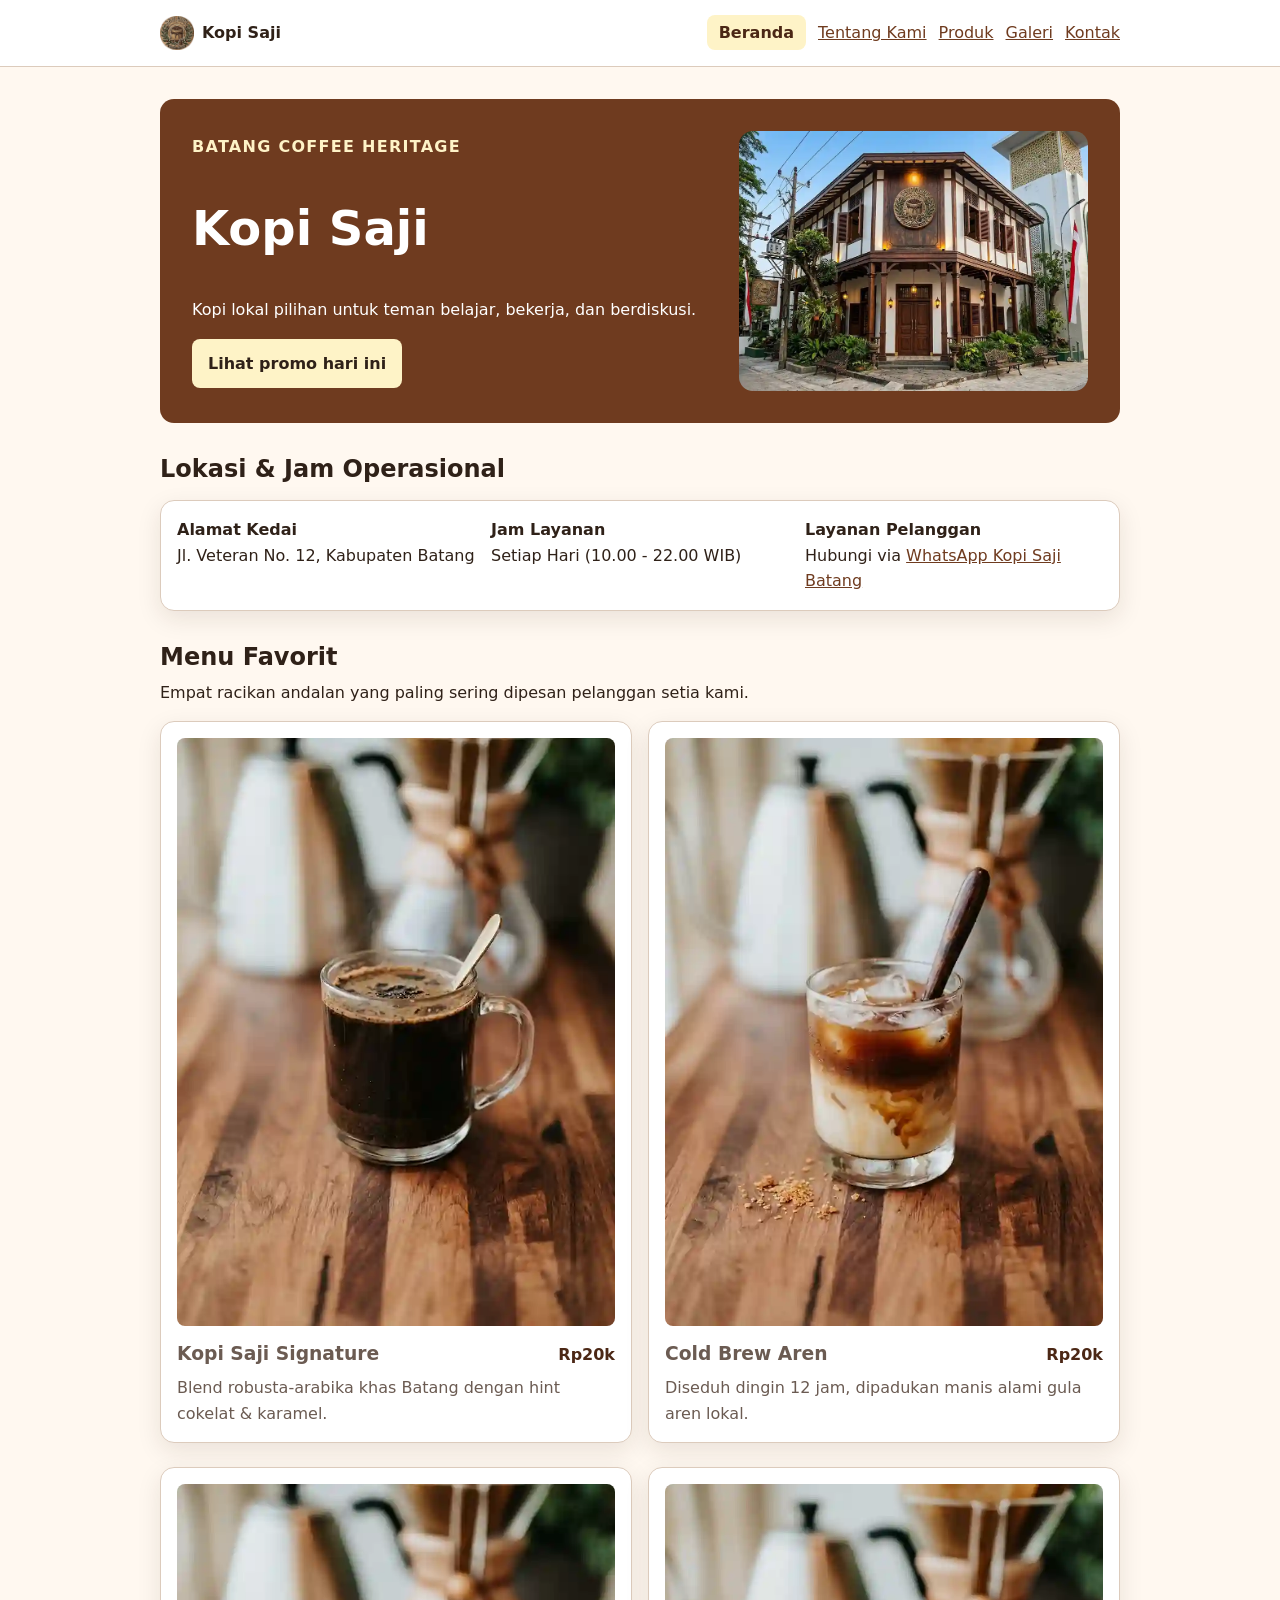
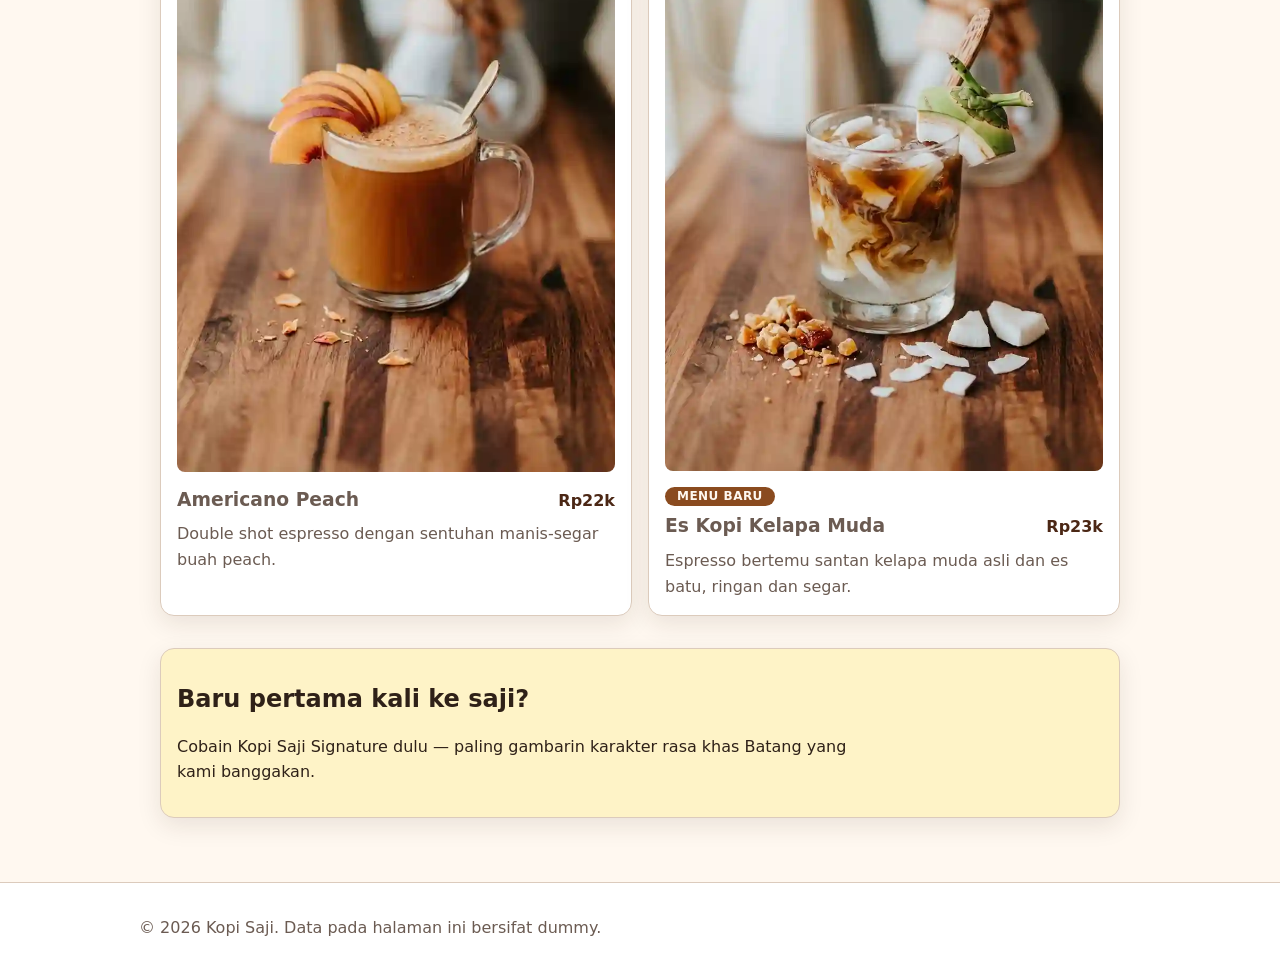
==== commit 3add9251: "feat (P06) : Penambahan flex dan grid di css dan penyesuaian di html" ====
--- a/index.html
+++ b/index.html
@@ -28,17 +28,15 @@
 
     <main id="konten" class="page">
         <!-- Hero Section -->
-        <section class="hero">
-            <div class="hero-copy">
-                <span class="eyebrow">Batang Coffee Heritage</span>
-                <h1>Kopi Saji</h1>
-                <p class="hero-desc">Seduhan lokal pilihan buat nemenin kamu nugas, kerja, atau sekadar lepas penat
-                    bareng temen.</p>
-                <div class="hero-action">
-                    <button id="promoButton" type="button" aria-pressed="false">Cek Promo Hari Ini !!!</button>
-                </div>
+        <section class="hero" aria-labelledby="hero-title">
+            <div class="hero-content">
+                <p class="eyebrow">BATANG COFFEE HERITAGE</p>
+                <h1 id="hero-title">Kopi Saji</h1>
+                <p>Kopi lokal pilihan untuk teman belajar, bekerja, dan berdiskusi.</p>
+                <button id="promoButton" type="button">Lihat promo hari ini</button>
             </div>
-            <img src="assets/images/tampak_depan_saji.webp" alt="Tampak depan kedai Kopi Saji" class="hero-img" />
+            <img class="hero-image" src="assets/images/tampak_depan_saji.webp"
+                alt="Etalase Kopi Saji berisi kemasan kopi lokal" />
         </section>
 
         <section id="kontak" class="section" aria-labelledby="kontak-title">
@@ -68,7 +66,7 @@
                 <p>Empat racikan andalan yang paling sering dipesan pelanggan setia kami.</p>
             </div>
 
-            <div class="products">
+            <div class="product-grid product-grid--two">
                 <figure class="product-card">
                     <img src="assets/images/kopi_signature.webp" alt="Kopi Saji Signature disajikan dalam gelas"
                         class="product-img">
--- a/css/style.css
+++ b/css/style.css
@@ -1,835 +1,612 @@
+/* =====================================================
+   Kopi Saji - style.css (P06: Layout Grid dan Flexbox)
+   Halaman utama P06: kontak.html
+   Tanpa media query atau breakpoint (ditunda ke P07)
+   ===================================================== */
+
+/* ---------- 1. Design token P05 ---------- */
 :root {
-    --ink: #2c1b12;
-    --ink-soft: #5a483c;
-    --cream: #f4eee3;
-    --paper: #fffcf7;
-    --line: #e2d3be;
-    --table-border: #b99b72;
-    --rust: #b1502a;
-    --rust-dark: #8f3f20;
-    --gold: #c98a2b;
-    --gold-light: #e3b15c;
-    --moss: #57623e;
-
-    --font-display: "Iowan Old Style", "Palatino Linotype", Georgia, "Times New Roman", serif;
-    --font-body: "Segoe UI", "Helvetica Neue", Arial, sans-serif;
-
-    --radius-lg: 22px;
-    --radius-md: 14px;
-    --radius-sm: 8px;
-    --shadow-card: 0 1px 3px rgba(44, 27, 18, 0.12);
-    --content-w: 1080px;
-}
-
-* {
+    --color-primary: #6f3b1f;
+    --color-primary-strong: #4b2715;
+    --color-text: #2f2118;
+    --color-muted: #6b5b52;
+    --color-surface: #ffffff;
+    --color-surface-soft: #fff8f0;
+    --color-border: #dccbbc;
+    --color-focus: #1d4ed8;
+    --space-1: 0.5rem;
+    --space-2: 0.75rem;
+    --space-3: 1rem;
+    --space-4: 1.5rem;
+    --space-5: 2rem;
+    --radius-sm: 0.5rem;
+    --radius-md: 0.875rem;
+    --shadow-card: 0 0.5rem 1.5rem rgb(47 33 24 / 0.1);
+    --bg-interactive: #8a4b1f;
+    --bg-interactive-strong: #5f3213;
+    --color-on-accent: #fff8f0;
+    --radius-lg: 1.25rem;
+    --color-highlight: #fef3c7;
+    --color-highlight-strong: #fde68a;
+    --color-success: #166534;
+    --color-success-bg: #f0fdf4;
+}
+
+/* ---------- 2. Base ---------- */
+*,
+*::before,
+*::after {
     box-sizing: border-box;
 }
 
 html {
-    scroll-behavior: smooth;
-}
-
-@media (prefers-reduced-motion: reduce) {
-    html {
-        scroll-behavior: auto;
-    }
-
-    * {
-        animation-duration: 0.01ms !important;
-        transition-duration: 0.01ms !important;
-    }
+    color-scheme: light;
 }
 
 body {
     margin: 0;
-    color: var(--ink);
-    background-color: var(--cream);
-    font-family: var(--font-body);
+    color: var(--color-text);
+    background: var(--color-surface-soft);
+    font-family: system-ui, -apple-system, BlinkMacSystemFont, "Segoe UI", sans-serif;
+    font-size: 1rem;
     line-height: 1.6;
 }
 
 h1,
 h2,
 h3 {
-    font-family: var(--font-display);
-    color: var(--ink);
-    letter-spacing: -0.01em;
-}
-
-p {
+    line-height: 1.2;
+    text-wrap: balance;
+}
+
+h1 {
+    font-size: clamp(2rem, 6vw, 3rem);
+}
+
+p,
+li {
     max-width: 68ch;
 }
 
-a {
-    color: var(--rust-dark);
-}
-
-img {
+img,
+video {
     max-width: 100%;
     height: auto;
-    display: block;
-}
-
+}
+
+audio {
+    max-width: 100%;
+}
+
+figure {
+    margin: 0;
+}
+
+figcaption,
+caption {
+    color: var(--color-muted);
+}
+
+a {
+    color: var(--color-primary);
+}
+
+a:hover {
+    color: var(--color-primary-strong);
+}
+
+:focus-visible {
+    outline: 3px solid var(--color-focus);
+    outline-offset: 3px;
+}
+
+/* ---------- 3. Skip link ---------- */
+.skip-link {
+    position: absolute;
+    top: -5rem;
+    left: var(--space-3);
+    padding: var(--space-2) var(--space-3);
+    color: var(--color-surface);
+    background: var(--color-text);
+}
+
+.skip-link:focus {
+    top: var(--space-3);
+}
+
+/* ---------- 4. Header, navigasi, footer ---------- */
+.site-header,
+.site-footer {
+    padding: var(--space-3) var(--space-4);
+    background: var(--color-surface);
+    border-bottom: 1px solid var(--color-border);
+}
+
+.site-footer {
+    margin-top: var(--space-5);
+    color: var(--color-muted);
+    text-align: center;
+    border-top: 1px solid var(--color-border);
+    border-bottom: 0;
+}
+
+.nav,
 .page {
-    max-width: var(--content-w);
-    margin: 0 auto;
-    padding: 36px 24px 64px;
-}
-
-/* Header & navigasi */
-#kontak {
-    scroll-margin-top: 90px;
-}
-
-.site-header {
-    padding: 14px 24px;
-    background: var(--paper);
-    border-bottom: 1px solid var(--line);
-    position: sticky;
-    top: 0;
-    z-index: 20;
-}
-
+    width: min(100% - 2rem, 60rem);
+    margin-inline: auto;
+}
+
+.page {
+    padding-block: var(--space-5);
+}
+
+/* Flexbox #1: navigasi (main axis = horizontal, cross axis = vertikal) */
 .nav {
-    max-width: var(--content-w);
-    margin: 0 auto;
-    display: flex;
+    display: flex;
+    flex-wrap: wrap;
+    gap: var(--space-3);
     align-items: center;
     justify-content: space-between;
-    gap: 16px;
+}
+
+/* Flexbox #2: daftar link navigasi */
+.nav-list {
+    display: flex;
     flex-wrap: wrap;
+    gap: var(--space-2);
+    padding: 0;
+    margin: 0;
+    list-style: none;
 }
 
 .brand {
     display: inline-flex;
+    gap: var(--space-1);
     align-items: center;
-    gap: 10px;
-    color: var(--ink);
-    font-family: var(--font-display);
+    color: var(--color-text);
+    font-weight: 800;
+    text-decoration: none;
+}
+
+.nav a[aria-current="page"] {
+    padding: var(--space-1) var(--space-2);
+    color: var(--color-primary-strong);
     font-weight: 700;
-    font-size: 1.25rem;
     text-decoration: none;
-}
-
-.brand-mark {
-    width: 34px;
-    height: 34px;
-    flex-shrink: 0;
-}
-
-.nav-toggle {
-    display: none;
-}
-
-.nav-list {
-    display: flex;
-    padding: 0;
-    margin: 0;
-    list-style: none;
-    gap: 6px;
-    flex-wrap: wrap;
-}
-
-.nav-list a {
+    background: var(--color-highlight);
+    border-radius: var(--radius-sm);
+}
+
+/* ---------- 5. Teks pendukung & seksi ---------- */
+.eyebrow {
+    margin: 0 0 var(--space-1);
+    color: var(--color-primary);
+    font-weight: 800;
+    letter-spacing: 0.08em;
+    text-transform: uppercase;
+}
+
+.section {
+    margin-top: var(--space-5);
+}
+
+.section-head h2 {
+    margin-bottom: var(--space-1);
+}
+
+.section-head p {
+    margin-top: 0;
+}
+
+.price {
+    color: var(--color-primary-strong);
+    font-weight: 800;
+}
+
+/* ---------- 6. Tombol & tautan tombol ---------- */
+button,
+.button {
     display: inline-block;
-    padding: 8px 14px;
-    border-radius: 999px;
-    color: var(--ink-soft);
+    padding: var(--space-2) var(--space-3);
+    color: var(--color-surface);
+    font: inherit;
+    font-weight: 700;
     text-decoration: none;
-    font-size: 0.95rem;
-}
-
-.nav-list a:hover {
-    background: var(--cream);
-    color: var(--ink);
-}
-
-.nav-list a.active,
-.nav-list a[aria-current="page"] {
-    font-weight: 700;
-    color: var(--paper);
-    background: var(--rust);
-}
-
-@media (max-width: 640px) {
-    .nav-list {
-        width: 100%;
-        justify-content: flex-start;
-        gap: 4px;
-    }
-
-    .nav-list a {
-        padding: 8px 10px;
-        font-size: 0.88rem;
-    }
-}
-
-/*Hero*/
-.hero {
-    padding: 44px 32px;
-    color: var(--paper);
-    background: var(--ink);
+    cursor: pointer;
+    background: var(--color-primary);
+    border: 0;
+    border-radius: var(--radius-sm);
+}
+
+button:hover,
+.button:hover {
+    color: var(--color-surface);
+    background: var(--color-primary-strong);
+}
+
+button.button-secondary {
+    color: var(--color-primary-strong);
+    background: var(--color-surface);
+    border: 1px solid var(--color-primary);
+}
+
+button.button-secondary:hover {
+    color: var(--color-primary-strong);
+    background: var(--color-highlight);
+}
+
+.hero button {
+    color: var(--color-text);
+    background: var(--color-highlight);
+}
+
+.hero button:hover {
+    color: var(--color-text);
+    background: var(--color-highlight-strong);
+}
+
+.hero button.is-promo {
+    color: var(--color-primary-strong);
+    background: var(--color-surface);
+}
+
+/* ---------- 7. Kartu (komponen dasar) ---------- */
+.product-card,
+.media-card,
+.form-card,
+.side-card,
+.value-item,
+.contact-card,
+.aside-note,
+.price-table-wrap {
+    padding: var(--space-3);
+    background: var(--color-surface);
+    border: 1px solid var(--color-border);
     border-radius: var(--radius-md);
-    display: grid;
-    grid-template-columns: 1.1fr 0.9fr;
-    align-items: center;
-    gap: 32px;
-}
-
-.eyebrow {
-    display: inline-block;
-    font-size: 0.85rem;
-    font-weight: 600;
-    color: var(--gold-light);
-    margin-bottom: 14px;
-}
-
-.hero h1 {
-    margin: 0 0 14px 0;
-    color: var(--paper);
-    font-size: clamp(2.1rem, 4vw, 3rem);
-    line-height: 1.08;
-}
-
-.hero-desc {
-    margin: 0 0 26px 0;
-    max-width: 42ch;
-    font-size: 1.05rem;
-    color: #ecdccd;
-}
-
-.hero-action {
-    margin: 0;
-}
-
-button,
-.btn {
-    padding: 13px 28px;
-    color: var(--ink);
-    font-weight: 700;
-    font-size: 0.95rem;
-    font-family: var(--font-body);
-    cursor: pointer;
-    background-color: var(--gold-light);
-    border: none;
-    border-radius: 999px;
-    transition: background-color 0.2s, transform 0.1s;
-}
-
-button:hover,
-.btn:hover {
-    background-color: var(--gold);
-}
-
-button:active,
-.btn:active {
-    transform: scale(0.98);
-}
-
-.hero-img {
+    box-shadow: var(--shadow-card);
+}
+
+/* Flexbox #3: card vertikal (main axis = vertikal) */
+.product-card {
+    position: relative; /* containing block untuk .product-badge */
+    display: flex;
+    flex-direction: column;
+    gap: var(--space-1);
+}
+
+.product-card h3,
+.product-card p {
+    margin: 0;
+}
+
+.product-img {
     width: 100%;
-    aspect-ratio: 4 / 3;
-    object-fit: cover;
-    border-radius: var(--radius-md);
-}
-
-@media (max-width: 720px) {
-    .hero {
-        grid-template-columns: 1fr;
-        padding: 40px 22px;
-        text-align: left;
-    }
-}
-
-/*Section*/
-.section {
-    margin-top: 56px;
-}
-
-.section-head {
-    margin-bottom: 24px;
-    max-width: 62ch;
-}
-
-.section-head h2 {
-    font-size: 1.55rem;
-    margin: 0 0 6px 0;
-}
-
-.section-head p {
-    margin: 0;
-    color: var(--ink-soft);
-}
-
-/*Kontak*/
-.contact-card {
-    background: var(--paper);
-    border: 1px solid var(--line);
-    border-radius: var(--radius-lg);
-    padding: 8px;
-    box-shadow: var(--shadow-card);
-    display: grid;
-    grid-template-columns: repeat(3, 1fr);
-}
-
-.contact-item {
-    padding: 22px 20px;
-}
-
-.contact-item strong {
-    display: block;
-    color: var(--rust-dark);
-    margin-bottom: 6px;
-    font-size: 0.95rem;
-    font-family: var(--font-display);
-}
-
-.contact-item p {
-    margin: 0;
-    font-size: 0.92rem;
-    color: var(--ink-soft);
-}
-
-.contact-item a {
-    color: var(--rust-dark);
-    font-weight: 700;
-    text-decoration: underline;
-}
-
-.contact-item a:hover {
-    color: var(--ink);
-}
-
-@media (max-width: 700px) {
-    .contact-card {
-        grid-template-columns: 1fr;
-    }
-}
-
-/*Product cards*/
-.products {
-    display: grid;
-    grid-template-columns: repeat(auto-fit, minmax(220px, 1fr));
-    gap: 20px;
-}
-
-.product-card {
-    background: var(--paper);
-    border: 1px solid var(--line);
-    border-radius: var(--radius-md);
-    overflow: hidden;
-    box-shadow: var(--shadow-card);
-    margin: 0;
-}
-
-.product-card img {
-    width: 100%;
-    aspect-ratio: 4 / 3;
-    object-fit: cover;
+    border-radius: var(--radius-sm);
 }
 
 .product-card figcaption {
-    padding: 16px 18px 18px;
-}
-
+    display: flex;
+    flex-direction: column;
+    gap: var(--space-1);
+    margin-top: var(--space-1);
+}
+
+/* Flexbox #4: judul + harga (main axis = horizontal) */
 .product-header {
     display: flex;
+    gap: var(--space-2);
     align-items: baseline;
     justify-content: space-between;
-    gap: 8px;
-    margin-bottom: 6px;
-}
-
-.product-header h3 {
-    margin: 0;
-    font-size: 1.05rem;
-}
-
-.price {
-    flex-shrink: 0;
-    font-weight: 700;
-    font-family: var(--font-body);
-    color: var(--rust-dark);
-    background-color: #f7ede2;
-    padding: 4px 10px;
-    border-radius: var(--radius-sm);
-    font-size: 0.85rem;
-    white-space: nowrap;
-}
-
-.product-card p {
-    margin: 0;
-    font-size: 0.9rem;
-    color: var(--ink-soft);
+}
+
+/* Positioning: badge menempel di dalam card (containing block = .product-card) */
+article.product-card {
+    padding-top: var(--space-5); /* ruang untuk badge agar tidak menimpa judul */
+}
+
+.product-badge {
+    position: absolute;
+    top: var(--space-1);
+    right: var(--space-3);
+    padding: 0 var(--space-2);
+    color: var(--color-primary-strong);
+    font-size: 0.875rem;
+    font-weight: 800;
+    background: var(--color-highlight);
+    border: 1px solid var(--color-border);
+    border-radius: var(--radius-lg);
 }
 
 .new-badge {
-    display: inline-block;
-    font-size: 0.72rem;
-    font-weight: 700;
-    color: var(--paper);
-    background: var(--moss);
-    padding: 3px 9px;
-    border-radius: 999px;
-    margin-bottom: 8px;
-}
-
-/*Aside*/
+    align-self: flex-start;
+    padding: 0 var(--space-2);
+    color: var(--color-on-accent);
+    font-size: 0.75rem;
+    font-weight: 800;
+    letter-spacing: 0.04em;
+    text-transform: uppercase;
+    background: var(--bg-interactive);
+    border-radius: var(--radius-lg);
+}
+
+/* Flexbox #5: aksi card (main axis = horizontal, wrap) */
+.card-actions {
+    display: flex;
+    flex-wrap: wrap;
+    gap: var(--space-2);
+    align-items: center;
+    margin-top: auto;
+}
+
+/* ---------- 8. CSS Grid: hero & halaman ---------- */
+/* Grid hero (semua halaman): 2 kolom (teks | gambar) */
+.hero {
+    display: grid;
+    grid-template-columns: 1.2fr 0.8fr;
+    gap: var(--space-4);
+    align-items: center;
+    padding: var(--space-5);
+    color: var(--color-surface);
+    background: var(--color-primary);
+    border-radius: var(--radius-md);
+}
+
+.hero .eyebrow {
+    color: var(--color-highlight);
+}
+
+.hero-content {
+    min-width: 0; /* cegah teks panjang melebarkan track Grid */
+}
+
+.hero-image {
+    width: 100%;
+    border-radius: var(--radius-md);
+}
+
+/* Grid katalog produk: 3 kolom */
+.product-grid {
+    display: grid;
+    grid-template-columns: repeat(3, minmax(0, 1fr));
+    gap: var(--space-4) var(--space-3);
+}
+
+/* Varian beranda: 4 menu favorit -> 2 x 2 */
+.product-grid--two {
+    grid-template-columns: repeat(2, minmax(0, 1fr));
+}
+
+/* Grid galeri: 2 kolom */
+.gallery-grid {
+    display: grid;
+    grid-template-columns: repeat(2, minmax(0, 1fr));
+    gap: var(--space-3);
+}
+
+.media-card figcaption {
+    margin-top: var(--space-1);
+}
+
+.media-card img {
+    width: 100%;
+    border-radius: var(--radius-sm);
+}
+
+/* Grid nilai (Tentang) dan info kontak (Beranda): 3 kolom */
+.values-grid,
+.contact-card {
+    display: grid;
+    grid-template-columns: repeat(3, minmax(0, 1fr));
+    gap: var(--space-3);
+}
+
+.value-item h3,
+.value-item p,
+.contact-item p {
+    margin: 0;
+}
+
+.contact-card {
+    margin-top: var(--space-3);
+}
+
 .aside-note {
-    margin-top: 44px;
-    background: var(--paper);
-    border-left: 4px solid var(--rust);
-    border-radius: var(--radius-md);
-    padding: 22px 26px;
-    box-shadow: var(--shadow-card);
-}
-
-.aside-note h2 {
-    margin: 0 0 8px 0;
-    font-size: 1.1rem;
-    color: var(--rust-dark);
-}
-
-.aside-note p {
-    margin: 0;
-    font-size: 0.95rem;
-    color: var(--ink-soft);
-}
-
-/*Hero card (Tentang / Produk / Galeri)*/
-.about-hero {
-    background: var(--ink);
-    border: 1px solid var(--line);
-    border-radius: var(--radius-md);
-    padding: 40px 28px;
-    display: grid;
-    grid-template-columns: 1fr 1fr;
-    gap: 32px;
-    align-items: center;
-    box-shadow: var(--shadow-card);
-}
-
-.about-hero .eyebrow {
-    color: var(--gold-light);
-}
-
-.about-hero h1 {
-    margin: 0 0 14px 0;
-    font-size: clamp(1.9rem, 3.4vw, 2.4rem);
-    color: var(--paper);
-}
-
-.about-desc {
-    margin: 0;
-    color: #ecdccd;
-    font-size: 1.02rem;
-    line-height: 1.75;
-}
-
-.about-img {
-    width: 100%;
-    aspect-ratio: 4 / 3;
-    object-fit: cover;
-    border-radius: var(--radius-md);
-}
-
-@media (max-width: 720px) {
-    .about-hero {
-        grid-template-columns: 1fr;
-        padding: 32px 22px;
-    }
-}
-
-.values-grid {
-    display: grid;
-    grid-template-columns: repeat(auto-fit, minmax(230px, 1fr));
-    gap: 20px;
-}
-
-.value-item {
-    background: var(--paper);
-    border: 1px solid var(--line);
-    border-radius: var(--radius-md);
-    padding: 26px 22px;
-    box-shadow: var(--shadow-card);
-}
-
-.value-icon {
-    width: 40px;
-    height: 40px;
-    color: var(--rust);
-    margin-bottom: 14px;
-}
-
-.value-item h3 {
-    margin: 0 0 8px 0;
-    font-size: 1.08rem;
-}
-
-.value-item p {
-    margin: 0;
-    font-size: 0.92rem;
-    color: var(--ink-soft);
-    line-height: 1.55;
-}
-
-/*Produk — kategori & tabel*/
-.intro-lede {
-    font-size: 1.05rem;
-    color: var(--ink-soft);
-    max-width: 62ch;
+    margin-top: var(--space-5);
+    background: var(--color-highlight);
 }
 
 .category-list {
-    display: grid;
-    grid-template-columns: repeat(auto-fit, minmax(200px, 1fr));
-    gap: 14px;
-    padding: 0;
-    margin: 0 0 8px 0;
-    list-style: none;
-}
-
-.category-list li {
-    background: var(--paper);
-    border: 1px solid var(--line);
-    border-radius: var(--radius-sm);
-    padding: 14px 16px;
-    font-size: 0.92rem;
-    color: var(--ink-soft);
-}
-
+    padding-left: var(--space-4);
+}
+
+/* ---------- 9. Tabel ---------- */
 .price-table-wrap {
-    background: var(--paper);
-    border: 1px solid var(--table-border);
-    border-radius: var(--radius-md);
-    overflow: hidden;
     overflow-x: auto;
 }
 
 table {
     width: 100%;
     border-collapse: collapse;
-    min-width: 480px;
 }
 
 caption {
+    margin-bottom: var(--space-2);
+    font-weight: 700;
     text-align: left;
-    font-weight: 700;
-    padding: 16px 18px 4px;
-    font-family: var(--font-display);
-    color: var(--ink);
-}
-
-thead th {
+}
+
+th,
+td {
+    padding: var(--space-2);
     text-align: left;
-    font-size: 0.82rem;
-    letter-spacing: 0.02em;
-    color: var(--paper);
-    background: var(--rust-dark);
-    padding: 12px 18px;
-    border-bottom: 2px solid var(--ink);
-}
-
-tbody th,
-tbody td {
-    padding: 12px 18px;
-    border-bottom: 1px solid var(--table-border);
-    font-size: 0.94rem;
-}
-
-tbody th {
-    text-align: left;
-    font-weight: 600;
-    color: var(--ink);
-}
-
-tbody td.price-cell {
-    color: var(--rust-dark);
-    font-weight: 700;
-    white-space: nowrap;
-}
-
-tbody tr:nth-child(even) {
-    background: var(--cream);
-}
-
-tbody tr:last-child th,
-tbody tr:last-child td {
-    border-bottom: none;
-}
-
-/*Galeri*/
-.gallery-grid {
-    display: grid;
-    grid-template-columns: repeat(auto-fit, minmax(240px, 1fr));
-    gap: 20px;
-}
-
-.media-card {
-    margin: 0;
-    background: var(--paper);
-    border: 1px solid var(--line);
-    border-radius: var(--radius-md);
-    overflow: hidden;
-    box-shadow: var(--shadow-card);
-}
-
-.media-card img {
-    width: 100%;
-    aspect-ratio: 4 / 3;
-    object-fit: cover;
-}
-
-.media-card figcaption {
-    padding: 14px 16px;
-    font-size: 0.88rem;
-    color: var(--ink-soft);
-}
-
+    border: 1px solid var(--color-border);
+}
+
+th {
+    background: var(--color-surface-soft);
+}
+
+/* ---------- 10. Media ---------- */
 .video-wrap {
-    background: var(--paper);
-    border: 1px solid var(--line);
-    border-radius: var(--radius-md);
-    padding: 18px;
-    box-shadow: var(--shadow-card);
-}
-
-.video-wrap video {
-    width: 100%;
-    aspect-ratio: 4 / 3;
-    border-radius: var(--radius-sm);
-    background: var(--ink);
-}
-
-.video-caption {
-    margin: 12px 4px 0;
-    font-size: 0.88rem;
-    color: var(--ink-soft);
-}
-
-.audio-caption {
-    margin: 0 4px 12px;
-}
-
+    display: flex;
+    flex-direction: column;
+    gap: var(--space-1);
+}
+
+.video-wrap video,
 .audio-player {
     width: 100%;
 }
 
-/*Asebilitas dan footer*/
-.skip-link {
-    position: absolute;
-    left: -9999px;
-    padding: 8px 12px;
-    color: var(--paper);
-    background: var(--ink);
-    border-radius: var(--radius-sm);
-    z-index: 30;
-}
-
-.skip-link:focus {
-    top: 8px;
-    left: 8px;
-}
-
-a:focus-visible,
-button:focus-visible,
-input:focus-visible,
-select:focus-visible,
-textarea:focus-visible,
-.nav-list a:focus-visible {
-    outline: 3px solid #2563eb;
-    outline-offset: 3px;
-}
-
-.site-footer {
-    padding: 28px 24px;
-    color: #ecdccd;
-    text-align: center;
-    background: var(--ink);
-    margin-top: 48px;
-    font-size: 0.9rem;
-}
-
-.site-footer p {
-    margin: 0 auto;
-    max-width: var(--content-w);
-}
-
-/*Form kontak*/
+.video-caption {
+    margin: 0;
+    color: var(--color-muted);
+}
+
+/* ---------- 11. HALAMAN UTAMA P06: Kontak ---------- */
+/* Grid level 1: 2 kolom (form | sidebar), kolom form lebih lebar */
 .contact-layout {
     display: grid;
-    grid-template-columns: 1.6fr 1fr;
-    gap: 28px;
+    grid-template-columns: minmax(0, 1.6fr) minmax(0, 1fr);
+    gap: var(--space-4);
     align-items: start;
 }
 
+/* Grid level 2 (nested): 2 kolom field di dalam form */
 .form-card {
     display: grid;
-    grid-template-columns: 1fr 1fr;
-    gap: 0 20px;
-    padding: 28px 24px;
-    background: var(--paper);
-    border: 1px solid var(--line);
-    border-radius: var(--radius-lg);
-    box-shadow: var(--shadow-card);
+    grid-template-columns: repeat(2, minmax(0, 1fr));
+    gap: var(--space-3);
 }
 
 .form-note,
-.form-card fieldset,
-.field-full,
-.form-card > button {
+.field-full {
     grid-column: 1 / -1;
 }
 
 .form-note {
-    margin: 0 0 20px 0;
-    font-size: 0.92rem;
-    color: var(--ink-soft);
-}
-
-.field {
-    margin-bottom: 18px;
-}
-
-.field label {
+    margin: 0;
+    color: var(--color-muted);
+}
+
+.field label,
+legend {
     display: block;
-    margin-bottom: 6px;
-    font-weight: 600;
-}
-
-input[type="text"],
-input[type="email"],
-input[type="tel"],
-select,
-textarea {
+    margin-bottom: var(--space-1);
+    font-weight: 700;
+}
+
+.field input,
+.field select,
+.field textarea {
     width: 100%;
-    padding: 10px 12px;
+    padding: var(--space-2);
+    color: inherit;
     font: inherit;
-    color: var(--ink);
-    background: #ffffff;
-    border: 1px solid var(--table-border);
-    border-radius: var(--radius-sm);
-}
-
-textarea {
-    resize: vertical;
+    background: var(--color-surface);
+    border: 1px solid var(--color-border);
+    border-radius: var(--radius-sm);
+}
+
+.field input:focus-visible,
+.field select:focus-visible,
+.field textarea:focus-visible {
+    border-color: var(--bg-interactive-strong);
 }
 
 .help-text {
-    margin: 6px 0 0 0;
-    font-size: 0.85rem;
-    color: var(--ink-soft);
+    margin: var(--space-1) 0 0;
+    color: var(--color-muted);
+    font-size: 0.875rem;
 }
 
 fieldset {
-    margin: 0 0 18px 0;
-    padding: 14px 16px 8px;
-    border: 1px solid var(--line);
-    border-radius: var(--radius-sm);
-}
-
-legend {
-    padding: 0 8px;
-    font-weight: 600;
-}
-
+    min-width: 0;
+    margin: 0;
+    padding: var(--space-3);
+    border: 1px solid var(--color-border);
+    border-radius: var(--radius-sm);
+}
+
+input[type="radio"],
+input[type="checkbox"] {
+    width: auto;
+}
+
+/* Flexbox #6: grup pilihan radio (main axis = horizontal, wrap) */
 .choice-group {
-    display: grid;
-    grid-template-columns: repeat(auto-fit, minmax(170px, 1fr));
-    gap: 10px 20px;
-}
-
+    display: flex;
+    flex-wrap: wrap;
+    gap: var(--space-2) var(--space-4);
+}
+
+/* Flexbox #7: radio + label sebaris (cross axis = center) */
 .choice {
     display: flex;
+    gap: var(--space-1);
     align-items: center;
-    gap: 8px;
-    margin-bottom: 8px;
-}
-
-.choice input {
-    margin: 0;
-    flex-shrink: 0;
-}
-
-.form-card > button {
-    justify-self: start;
-}
-
-/* Sidebar: info cepat + preview, mengisi ruang di samping form */
+}
+
+.choice label {
+    display: inline;
+    margin: 0;
+    font-weight: 400;
+}
+
+/* Flexbox #8: form action (main axis = horizontal, rata kanan) */
+.form-actions {
+    display: flex;
+    flex-wrap: wrap;
+    gap: var(--space-2);
+    align-items: center;
+    justify-content: flex-end;
+}
+
+/* Flexbox #9: sidebar (main axis = vertikal) */
 .contact-side {
     display: flex;
     flex-direction: column;
-    gap: 20px;
-}
-
-.side-card {
-    padding: 22px 20px;
-    background: var(--paper);
-    border: 1px solid var(--line);
-    border-radius: var(--radius-lg);
-    box-shadow: var(--shadow-card);
+    gap: var(--space-3);
 }
 
 .side-card h3 {
-    margin: 0 0 14px 0;
-    font-size: 1.05rem;
-    color: var(--rust-dark);
+    margin-top: 0;
 }
 
 .side-list {
-    margin: 0;
-}
-
-.side-item {
-    padding: 10px 0;
-    border-top: 1px solid var(--line);
-}
-
-.side-item:first-child {
-    border-top: none;
-    padding-top: 0;
+    display: flex;
+    flex-direction: column;
+    gap: var(--space-2);
+    margin: 0;
 }
 
 .side-item dt {
-    font-size: 0.82rem;
-    font-weight: 600;
-    color: var(--ink-soft);
+    font-weight: 700;
 }
 
 .side-item dd {
-    margin: 3px 0 0 0;
-    font-size: 0.94rem;
-}
-
-.side-item dd a {
-    color: var(--rust-dark);
+    margin: 0;
+}
+
+#preview-form {
+    margin: 0;
+    padding: var(--space-3);
+    overflow-wrap: anywhere;
+    white-space: pre-wrap;
+    background: var(--color-surface);
+    border: 1px solid var(--color-border);
+    border-radius: var(--radius-sm);
+}
+
+.status-msg {
+    margin: 0 0 var(--space-2);
+    padding: var(--space-2) var(--space-3);
     font-weight: 700;
-}
-
-#preview-form {
-    margin: 0;
-    padding: 16px;
-    color: var(--ink);
-    font-size: 0.88rem;
-    white-space: pre-wrap;
-    overflow-wrap: anywhere;
-    background: var(--cream);
-    border: 1px solid var(--line);
-    border-radius: var(--radius-md);
-}
-
-@media (max-width: 900px) {
-    .contact-layout {
-        grid-template-columns: 1fr;
-    }
-}
-
-@media (max-width: 560px) {
-    .form-card {
-        grid-template-columns: 1fr;
-    }
-
-    .field {
-        grid-column: 1 / -1;
-    }
+    border-radius: var(--radius-sm);
+}
+
+.status-success {
+    color: var(--color-success);
+    background: var(--color-success-bg);
+    border: 2px solid var(--color-success);
 }
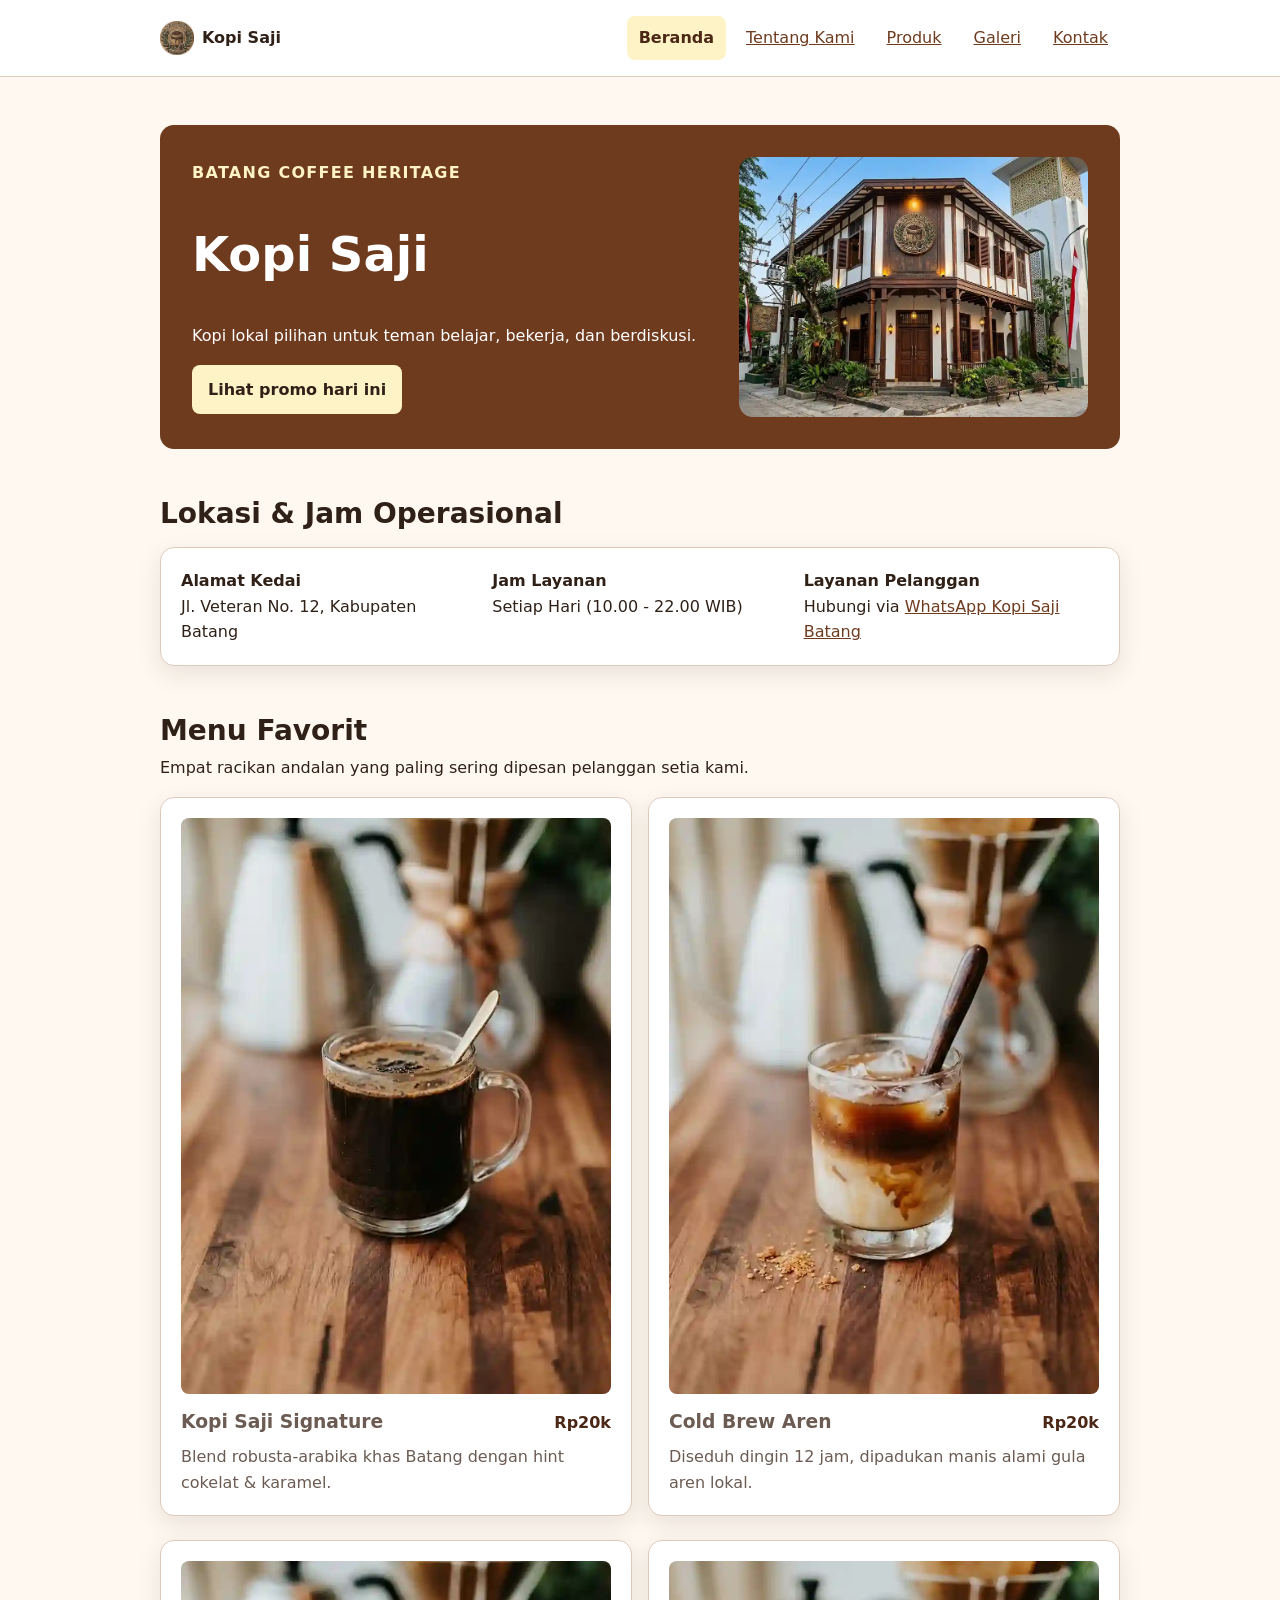
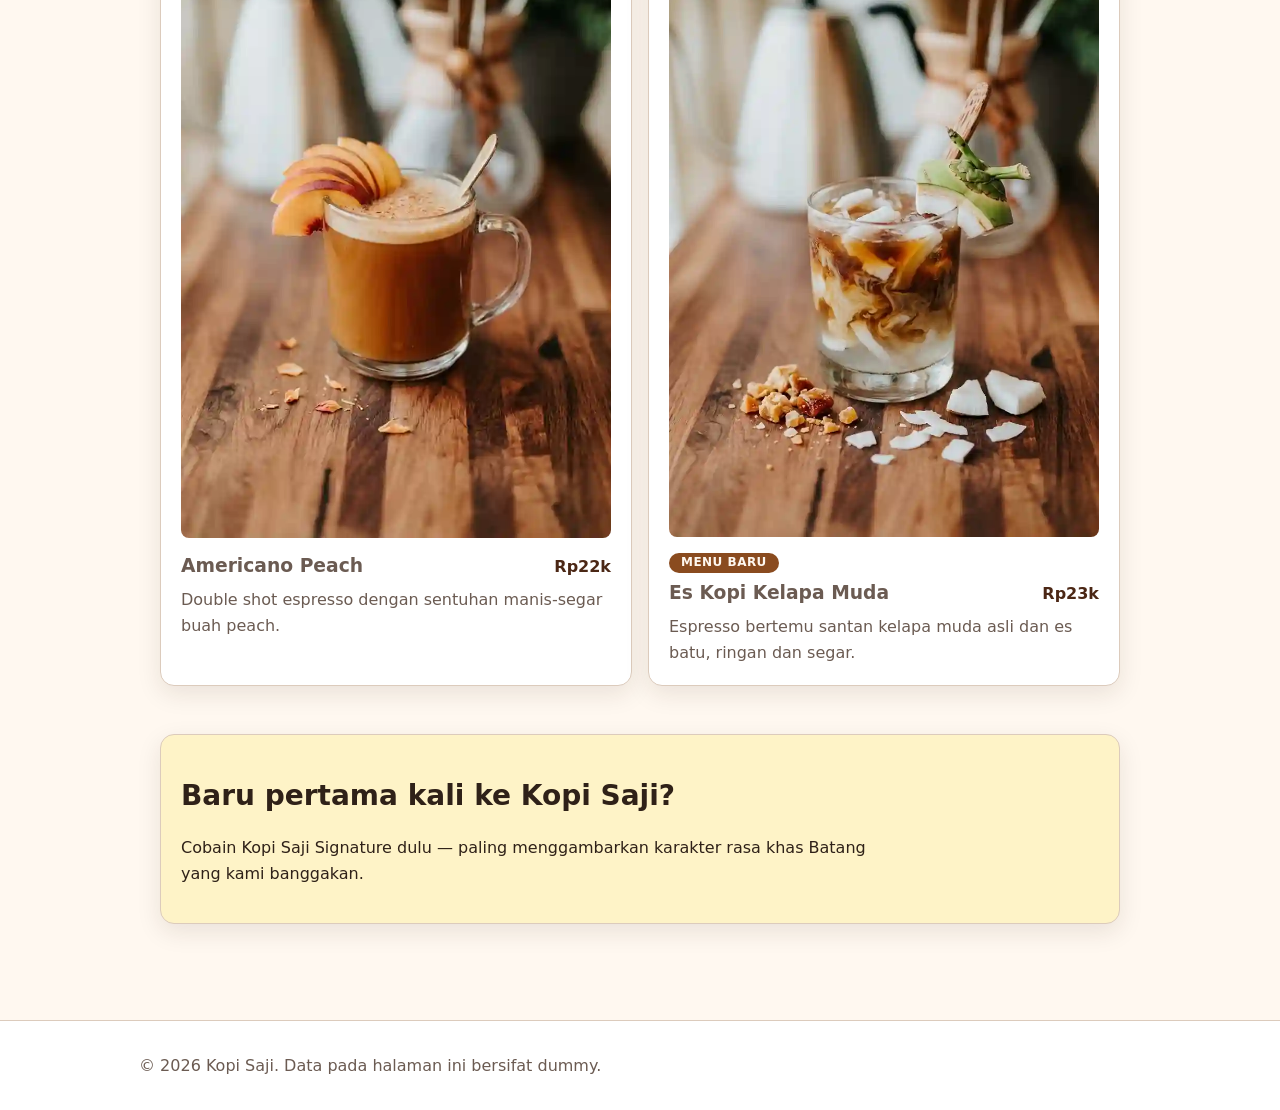
==== commit 5fff6120: "Feat (P07): Saya memberikan responsive mobile sesuai arahan dan Quality gate" ====
--- a/index.html
+++ b/index.html
@@ -5,6 +5,7 @@
     <meta charset="UTF-8">
     <meta name="viewport" content="width=device-width, initial-scale=1.0">
     <title>Kopi Saji - Teman Nyantai & Nongkrong</title>
+    <link rel="icon" href="favicon.ico" sizes="any" />
     <link rel="stylesheet" href="css/style.css" />
 </head>
 
@@ -26,8 +27,7 @@
         </nav>
     </header>
 
-    <main id="konten" class="page">
-        <!-- Hero Section -->
+    <main id="konten" class="page" tabindex="-1">
         <section class="hero" aria-labelledby="hero-title">
             <div class="hero-content">
                 <p class="eyebrow">BATANG COFFEE HERITAGE</p>
@@ -35,7 +35,7 @@
                 <p>Kopi lokal pilihan untuk teman belajar, bekerja, dan berdiskusi.</p>
                 <button id="promoButton" type="button">Lihat promo hari ini</button>
             </div>
-            <img class="hero-image" src="assets/images/tampak_depan_saji.webp"
+            <img class="hero-image" src="assets/images/tampak_depan_saji.webp" width="640" height="360" fetchpriority="high"
                 alt="Etalase Kopi Saji berisi kemasan kopi lokal" />
         </section>
 
@@ -69,7 +69,7 @@
             <div class="product-grid product-grid--two">
                 <figure class="product-card">
                     <img src="assets/images/kopi_signature.webp" alt="Kopi Saji Signature disajikan dalam gelas"
-                        class="product-img">
+                        width="640" height="360" loading="lazy" class="product-img">
                     <figcaption>
                         <div class="product-header">
                             <h3>Kopi Saji Signature</h3>
@@ -81,7 +81,7 @@
 
                 <figure class="product-card">
                     <img src="assets/images/cold_brew_aren.webp" alt="Cold Brew Aren dengan es dalam gelas"
-                        class="product-img">
+                        width="640" height="360" loading="lazy" class="product-img">
                     <figcaption>
                         <div class="product-header">
                             <h3>Cold Brew Aren</h3>
@@ -93,7 +93,7 @@
 
                 <figure class="product-card">
                     <img src="assets/images/peach_coffee.webp" alt="Americano Peach dengan potongan buah peach"
-                        class="product-img">
+                        width="640" height="360" loading="lazy" class="product-img">
                     <figcaption>
                         <div class="product-header">
                             <h3>Americano Peach</h3>
@@ -105,7 +105,7 @@
 
                 <figure class="product-card">
                     <img src="assets/images/es_kopi_kelapa.webp"
-                        alt="Es Kopi Kelapa Muda dengan serutan kelapa di atasnya" class="product-img">
+                        alt="Es Kopi Kelapa Muda dengan serutan kelapa di atasnya" width="640" height="360" loading="lazy" class="product-img">
                     <figcaption>
                         <span class="new-badge">Menu Baru</span>
                         <div class="product-header">
@@ -119,8 +119,8 @@
         </section>
 
         <aside class="aside-note" aria-labelledby="aside-title">
-            <h2 id="aside-title">Baru pertama kali ke saji?</h2>
-            <p>Cobain Kopi Saji Signature dulu — paling gambarin karakter rasa khas Batang yang kami banggakan.</p>
+            <h2 id="aside-title">Baru pertama kali ke Kopi Saji?</h2>
+            <p>Cobain Kopi Saji Signature dulu — paling menggambarkan karakter rasa khas Batang yang kami banggakan.</p>
         </aside>
     </main>
 
--- a/css/style.css
+++ b/css/style.css
@@ -1,10 +1,3 @@
-/* =====================================================
-   Kopi Saji - style.css (P06: Layout Grid dan Flexbox)
-   Halaman utama P06: kontak.html
-   Tanpa media query atau breakpoint (ditunda ke P07)
-   ===================================================== */
-
-/* ---------- 1. Design token P05 ---------- */
 :root {
     --color-primary: #6f3b1f;
     --color-primary-strong: #4b2715;
@@ -30,9 +23,13 @@
     --color-highlight-strong: #fde68a;
     --color-success: #166534;
     --color-success-bg: #f0fdf4;
-}
-
-/* ---------- 2. Base ---------- */
+    --space-section: clamp(1.5rem, 1rem + 3vw, 3rem);
+    --space-card: clamp(0.75rem, 0.5rem + 1.5vw, 1.25rem);
+    --space-hero: clamp(1rem, 0.5rem + 4vw, 2rem);
+    --text-h2: clamp(1.375rem, 1.1rem + 1.2vw, 1.75rem);
+    --tap-size: 2.75rem;
+}
+
 *,
 *::before,
 *::after {
@@ -41,6 +38,7 @@
 
 html {
     color-scheme: light;
+    -webkit-text-size-adjust: 100%;
 }
 
 body {
@@ -57,10 +55,15 @@
 h3 {
     line-height: 1.2;
     text-wrap: balance;
+    overflow-wrap: break-word;
 }
 
 h1 {
     font-size: clamp(2rem, 6vw, 3rem);
+}
+
+h2 {
+    font-size: var(--text-h2);
 }
 
 p,
@@ -82,6 +85,10 @@
     margin: 0;
 }
 
+.brand-mark {
+    flex: none;
+}
+
 figcaption,
 caption {
     color: var(--color-muted);
@@ -100,7 +107,6 @@
     outline-offset: 3px;
 }
 
-/* ---------- 3. Skip link ---------- */
 .skip-link {
     position: absolute;
     top: -5rem;
@@ -114,7 +120,6 @@
     top: var(--space-3);
 }
 
-/* ---------- 4. Header, navigasi, footer ---------- */
 .site-header,
 .site-footer {
     padding: var(--space-3) var(--space-4);
@@ -123,7 +128,7 @@
 }
 
 .site-footer {
-    margin-top: var(--space-5);
+    margin-top: var(--space-section);
     color: var(--color-muted);
     text-align: center;
     border-top: 1px solid var(--color-border);
@@ -137,26 +142,35 @@
 }
 
 .page {
-    padding-block: var(--space-5);
-}
-
-/* Flexbox #1: navigasi (main axis = horizontal, cross axis = vertikal) */
+    padding-block: var(--space-section);
+}
+
 .nav {
     display: flex;
+    flex-direction: column;
+    gap: var(--space-3);
+    align-items: flex-start;
+}
+
+.nav-list {
+    display: flex;
+    flex-direction: row;
+    gap: 0 var(--space-1);
     flex-wrap: wrap;
-    gap: var(--space-3);
-    align-items: center;
-    justify-content: space-between;
-}
-
-/* Flexbox #2: daftar link navigasi */
-.nav-list {
-    display: flex;
-    flex-wrap: wrap;
-    gap: var(--space-2);
     padding: 0;
     margin: 0;
     list-style: none;
+}
+
+.nav-list a,
+.brand {
+    display: inline-flex;
+    align-items: center;
+    min-height: var(--tap-size);
+}
+
+.nav-list a {
+    padding-inline: var(--space-2);
 }
 
 .brand {
@@ -177,7 +191,6 @@
     border-radius: var(--radius-sm);
 }
 
-/* ---------- 5. Teks pendukung & seksi ---------- */
 .eyebrow {
     margin: 0 0 var(--space-1);
     color: var(--color-primary);
@@ -187,7 +200,7 @@
 }
 
 .section {
-    margin-top: var(--space-5);
+    margin-top: var(--space-section);
 }
 
 .section-head h2 {
@@ -203,10 +216,13 @@
     font-weight: 800;
 }
 
-/* ---------- 6. Tombol & tautan tombol ---------- */
 button,
 .button {
-    display: inline-block;
+    display: inline-flex;
+    align-items: center;
+    justify-content: center;
+    min-height: var(--tap-size);
+    text-align: center;
     padding: var(--space-2) var(--space-3);
     color: var(--color-surface);
     font: inherit;
@@ -250,7 +266,6 @@
     background: var(--color-surface);
 }
 
-/* ---------- 7. Kartu (komponen dasar) ---------- */
 .product-card,
 .media-card,
 .form-card,
@@ -258,17 +273,17 @@
 .value-item,
 .contact-card,
 .aside-note,
-.price-table-wrap {
-    padding: var(--space-3);
+.price-table-wrap,
+.table-scroll {
+    padding: var(--space-card);
     background: var(--color-surface);
     border: 1px solid var(--color-border);
     border-radius: var(--radius-md);
     box-shadow: var(--shadow-card);
 }
 
-/* Flexbox #3: card vertikal (main axis = vertikal) */
 .product-card {
-    position: relative; /* containing block untuk .product-badge */
+    position: relative;
     display: flex;
     flex-direction: column;
     gap: var(--space-1);
@@ -291,7 +306,6 @@
     margin-top: var(--space-1);
 }
 
-/* Flexbox #4: judul + harga (main axis = horizontal) */
 .product-header {
     display: flex;
     gap: var(--space-2);
@@ -299,9 +313,8 @@
     justify-content: space-between;
 }
 
-/* Positioning: badge menempel di dalam card (containing block = .product-card) */
 article.product-card {
-    padding-top: var(--space-5); /* ruang untuk badge agar tidak menimpa judul */
+    padding-top: var(--space-5);
 }
 
 .product-badge {
@@ -329,7 +342,12 @@
     border-radius: var(--radius-lg);
 }
 
-/* Flexbox #5: aksi card (main axis = horizontal, wrap) */
+.card-actions a:not(.button) {
+    display: inline-flex;
+    align-items: center;
+    min-height: var(--tap-size);
+}
+
 .card-actions {
     display: flex;
     flex-wrap: wrap;
@@ -338,25 +356,27 @@
     margin-top: auto;
 }
 
-/* ---------- 8. CSS Grid: hero & halaman ---------- */
-/* Grid hero (semua halaman): 2 kolom (teks | gambar) */
 .hero {
     display: grid;
-    grid-template-columns: 1.2fr 0.8fr;
+    grid-template-columns: 1fr;
     gap: var(--space-4);
     align-items: center;
-    padding: var(--space-5);
+    padding: var(--space-hero);
     color: var(--color-surface);
     background: var(--color-primary);
     border-radius: var(--radius-md);
 }
 
+.hero :focus-visible {
+    outline-color: var(--color-highlight);
+}
+
 .hero .eyebrow {
     color: var(--color-highlight);
 }
 
 .hero-content {
-    min-width: 0; /* cegah teks panjang melebarkan track Grid */
+    min-width: 0;
 }
 
 .hero-image {
@@ -364,23 +384,11 @@
     border-radius: var(--radius-md);
 }
 
-/* Grid katalog produk: 3 kolom */
-.product-grid {
-    display: grid;
-    grid-template-columns: repeat(3, minmax(0, 1fr));
-    gap: var(--space-4) var(--space-3);
-}
-
-/* Varian beranda: 4 menu favorit -> 2 x 2 */
-.product-grid--two {
-    grid-template-columns: repeat(2, minmax(0, 1fr));
-}
-
-/* Grid galeri: 2 kolom */
+.product-grid,
 .gallery-grid {
     display: grid;
-    grid-template-columns: repeat(2, minmax(0, 1fr));
-    gap: var(--space-3);
+    grid-template-columns: 1fr;
+    gap: var(--space-4) var(--space-3);
 }
 
 .media-card figcaption {
@@ -392,11 +400,10 @@
     border-radius: var(--radius-sm);
 }
 
-/* Grid nilai (Tentang) dan info kontak (Beranda): 3 kolom */
 .values-grid,
 .contact-card {
     display: grid;
-    grid-template-columns: repeat(3, minmax(0, 1fr));
+    grid-template-columns: 1fr;
     gap: var(--space-3);
 }
 
@@ -411,7 +418,7 @@
 }
 
 .aside-note {
-    margin-top: var(--space-5);
+    margin-top: var(--space-section);
     background: var(--color-highlight);
 }
 
@@ -419,9 +426,18 @@
     padding-left: var(--space-4);
 }
 
-/* ---------- 9. Tabel ---------- */
-.price-table-wrap {
+.table-scroll {
+    max-width: 100%;
     overflow-x: auto;
+}
+
+.table-scroll:focus-visible {
+    outline: 3px solid var(--color-focus);
+    outline-offset: 3px;
+}
+
+.price-cell {
+    white-space: nowrap;
 }
 
 table {
@@ -446,7 +462,6 @@
     background: var(--color-surface-soft);
 }
 
-/* ---------- 10. Media ---------- */
 .video-wrap {
     display: flex;
     flex-direction: column;
@@ -463,19 +478,16 @@
     color: var(--color-muted);
 }
 
-/* ---------- 11. HALAMAN UTAMA P06: Kontak ---------- */
-/* Grid level 1: 2 kolom (form | sidebar), kolom form lebih lebar */
 .contact-layout {
     display: grid;
-    grid-template-columns: minmax(0, 1.6fr) minmax(0, 1fr);
+    grid-template-columns: minmax(0, 1fr);
     gap: var(--space-4);
     align-items: start;
 }
 
-/* Grid level 2 (nested): 2 kolom field di dalam form */
 .form-card {
     display: grid;
-    grid-template-columns: repeat(2, minmax(0, 1fr));
+    grid-template-columns: minmax(0, 1fr);
     gap: var(--space-3);
 }
 
@@ -530,17 +542,18 @@
 
 input[type="radio"],
 input[type="checkbox"] {
-    width: auto;
-}
-
-/* Flexbox #6: grup pilihan radio (main axis = horizontal, wrap) */
+    flex: none;
+    width: 1.25rem;
+    height: 1.25rem;
+    margin: 0;
+}
+
 .choice-group {
     display: flex;
     flex-wrap: wrap;
     gap: var(--space-2) var(--space-4);
 }
 
-/* Flexbox #7: radio + label sebaris (cross axis = center) */
 .choice {
     display: flex;
     gap: var(--space-1);
@@ -548,12 +561,12 @@
 }
 
 .choice label {
-    display: inline;
-    margin: 0;
+    display: inline-block;
+    margin: 0;
+    padding-block: var(--space-1);
     font-weight: 400;
 }
 
-/* Flexbox #8: form action (main axis = horizontal, rata kanan) */
 .form-actions {
     display: flex;
     flex-wrap: wrap;
@@ -562,7 +575,6 @@
     justify-content: flex-end;
 }
 
-/* Flexbox #9: sidebar (main axis = vertikal) */
 .contact-side {
     display: flex;
     flex-direction: column;
@@ -609,4 +621,47 @@
     color: var(--color-success);
     background: var(--color-success-bg);
     border: 2px solid var(--color-success);
+}
+
+@media (min-width: 42rem) {
+    .gallery-grid,
+    .product-grid--two,
+    .form-card {
+        grid-template-columns: repeat(2, minmax(0, 1fr));
+    }
+}
+
+@media (min-width: 48rem) {
+    .hero {
+        grid-template-columns: 1.2fr 0.8fr;
+    }
+
+    .product-grid {
+        grid-template-columns: repeat(2, minmax(0, 1fr));
+    }
+
+    .values-grid,
+    .contact-card {
+        grid-template-columns: repeat(3, minmax(0, 1fr));
+    }
+}
+
+@media (min-width: 60rem) {
+    .nav {
+        flex-direction: row;
+        align-items: center;
+        justify-content: space-between;
+    }
+
+    .product-grid {
+        grid-template-columns: repeat(3, minmax(0, 1fr));
+    }
+
+    .product-grid--two {
+        grid-template-columns: repeat(2, minmax(0, 1fr));
+    }
+
+    .contact-layout {
+        grid-template-columns: minmax(0, 1.6fr) minmax(0, 1fr);
+    }
 }
